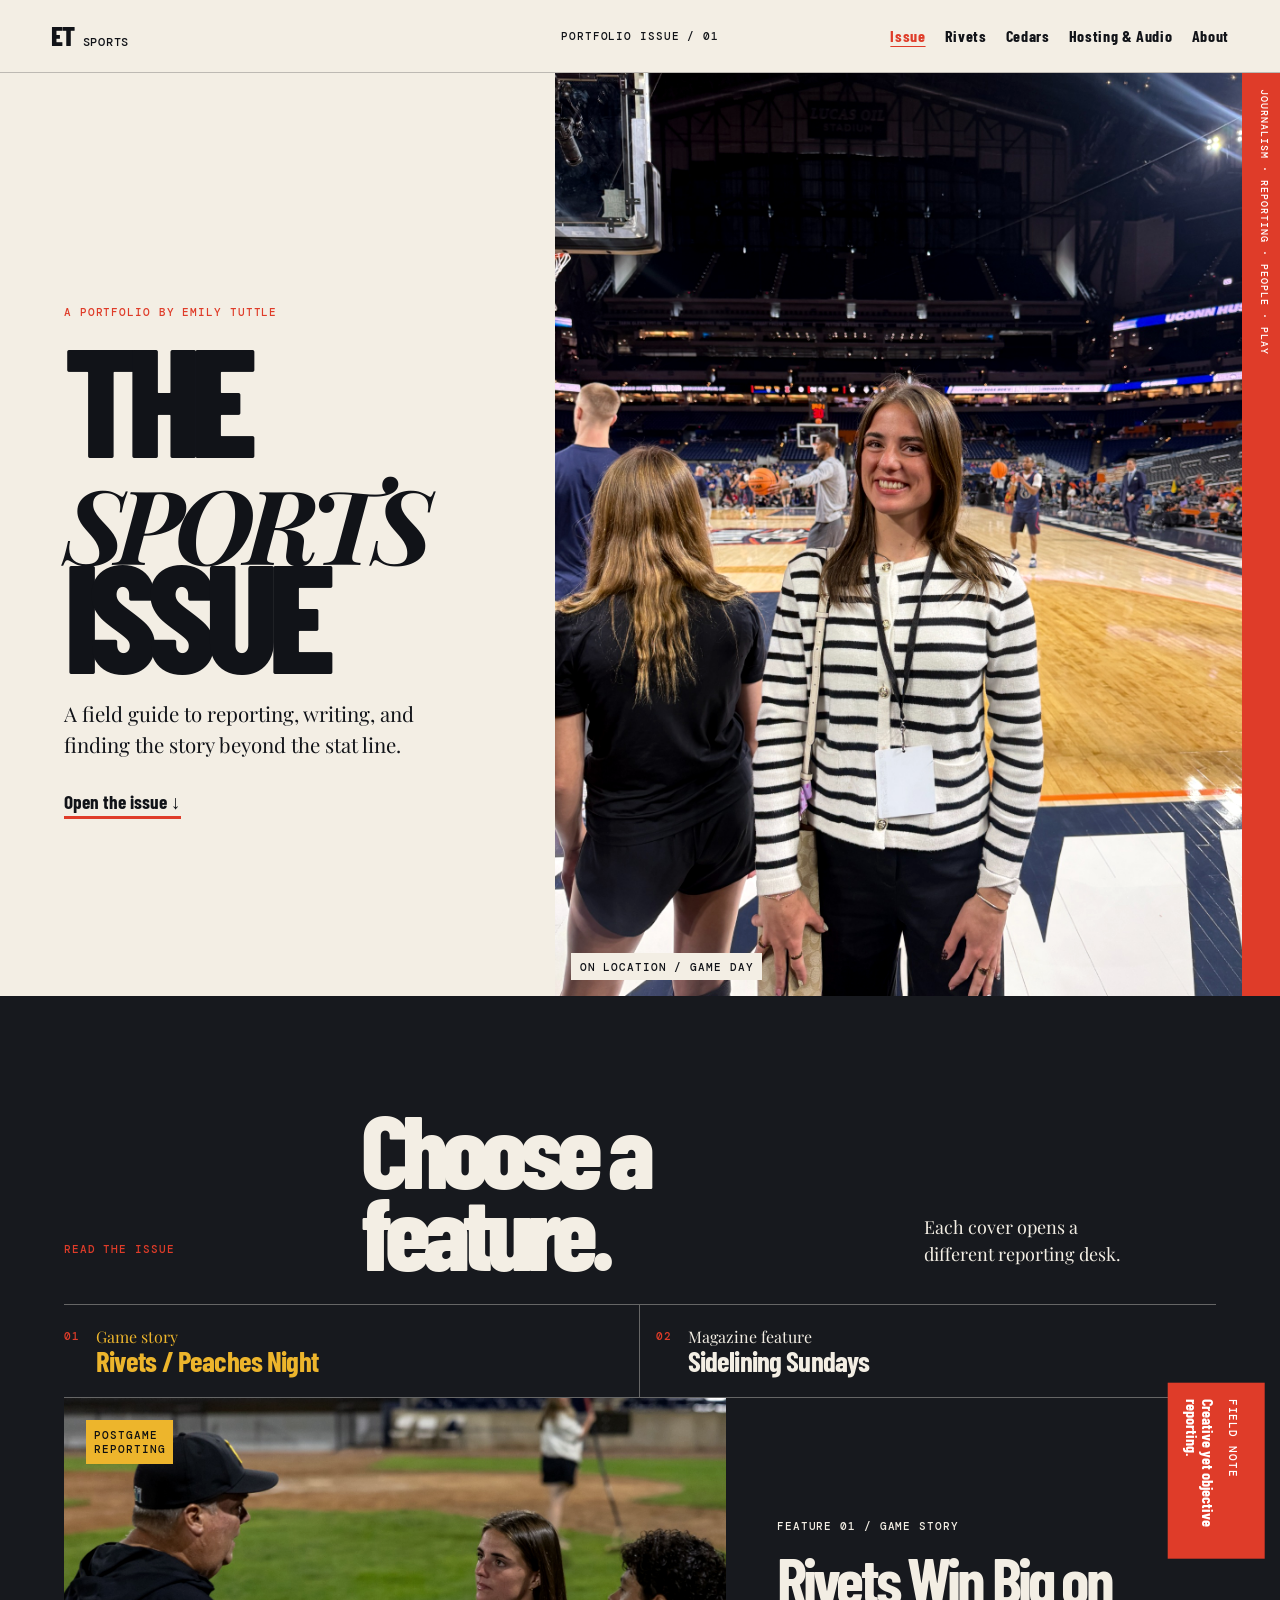
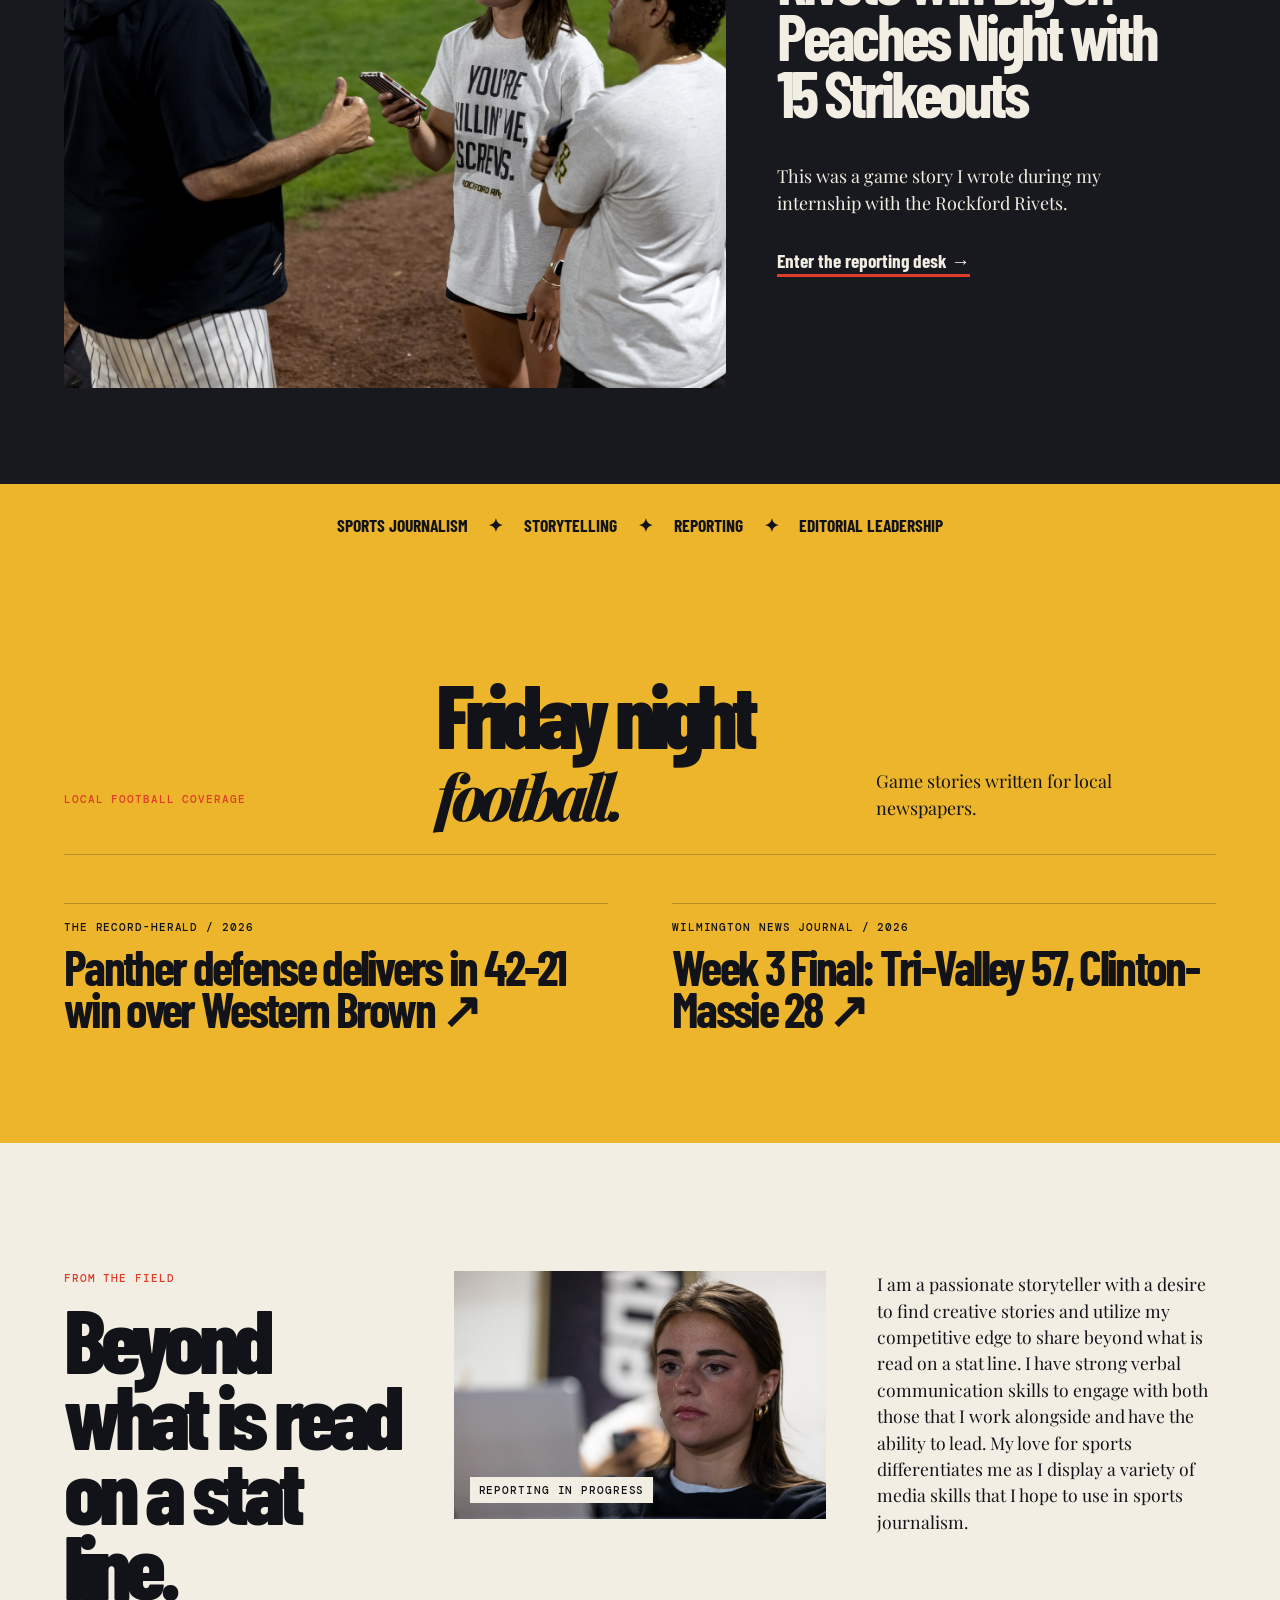
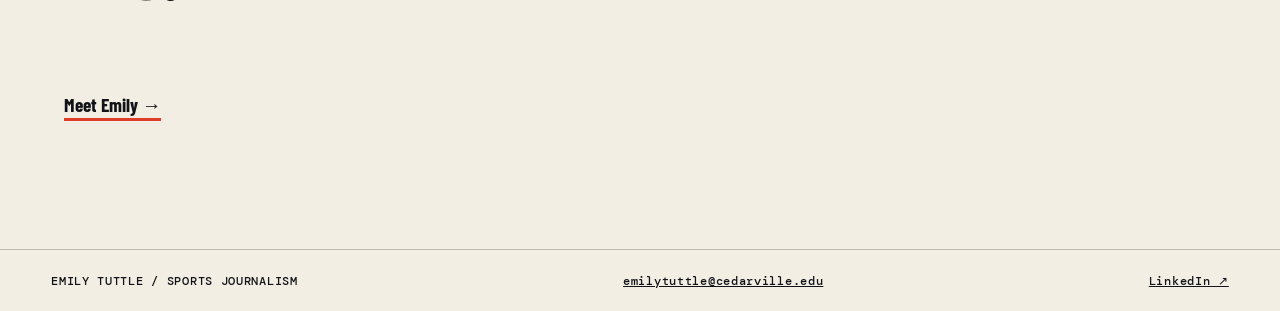
==== index.html @ 574b0544 "Add files via upload" ====
<!doctype html>
<html lang="en">
  <head>
    <meta charset="utf-8">
    <meta name="viewport" content="width=device-width, initial-scale=1">
    <meta name="description" content="Emily Tuttle — sports journalism portfolio.">
    <title>Emily Tuttle — The Sports Issue</title>
    <link rel="preconnect" href="https://fonts.googleapis.com">
    <link rel="preconnect" href="https://fonts.gstatic.com" crossorigin>
    <link href="https://fonts.googleapis.com/css2?family=Barlow+Condensed:ital,wght@0,400;0,500;0,600;0,700;0,800;1,700&family=DM+Mono:wght@400;500&family=Playfair+Display:ital,wght@0,600;0,700;0,800;1,700&display=swap" rel="stylesheet">
  <link rel="stylesheet" href="assets/styles.css">
  <link rel="stylesheet" href="assets/additions.css">
  </head>
  <body>
    <a class="skip-link" href="#main">Skip to stories</a>
    <header class="masthead">
      <a class="wordmark" href="index.html" aria-label="Emily Tuttle home">ET <span>SPORTS</span></a>
      <p class="issue-date">PORTFOLIO ISSUE / 01</p>
      <button class="menu-toggle" type="button" aria-expanded="false" aria-controls="site-nav">Menu</button>
      <nav id="site-nav" aria-label="Primary navigation">
        <a href="index.html" aria-current="page">Issue</a>
        <a href="rivets.html">Rivets</a>
        <a href="sidelining-sundays.html">Cedars</a>
        <a href="hosting-audio.html">Hosting &amp; Audio</a>
        <a href="about.html">About</a>
      </nav>
    </header>

    <main id="main">
      <section class="issue-cover" aria-labelledby="issue-title">
        <div class="cover-deck">
          <p class="kicker">A PORTFOLIO BY EMILY TUTTLE</p>
          <h1 id="issue-title">THE<br><em>SPORTS</em><br>ISSUE</h1>
          <p class="cover-note">A field guide to reporting, writing, and finding the story beyond the stat line.</p>
          <a class="cover-cta" href="#story-desk">Open the issue <span aria-hidden="true">↓</span></a>
        </div>
        <figure class="cover-image">
          <img src="assets/images/IMG_3926.jpeg" alt="Emily Tuttle at a basketball court with a press credential.">
          <figcaption>ON LOCATION / GAME DAY</figcaption>
        </figure>
        <p class="cover-side">JOURNALISM · REPORTING · PEOPLE · PLAY</p>
      </section>

      <section id="story-desk" class="story-desk" aria-labelledby="desk-title">
        <div class="section-heading">
          <p class="kicker">READ THE ISSUE</p>
          <h2 id="desk-title">Choose a feature.</h2>
          <p>Each cover opens a different reporting desk.</p>
        </div>
        <div class="story-picker" role="tablist" aria-label="Featured stories">
          <button class="story-choice is-active" id="rivets-tab" role="tab" aria-selected="true" aria-controls="feature-stage" data-story="rivets">
            <span class="story-number">01</span>
            <span>Game story<br><strong>Rivets / Peaches Night</strong></span>
          </button>
          <button class="story-choice" id="sundays-tab" role="tab" aria-selected="false" aria-controls="feature-stage" data-story="sundays">
            <span class="story-number">02</span>
            <span>Magazine feature<br><strong>Sidelining Sundays</strong></span>
          </button>
        </div>

        <article id="feature-stage" class="feature-stage rivets-stage" role="tabpanel" aria-labelledby="rivets-tab" tabindex="0">
          <div class="feature-visuals" aria-hidden="true">
            <img class="stage-main" src="assets/images/Rivets2609.jpeg" alt="">
            <img class="stage-detail" src="assets/images/Rivets846.jpeg" alt="">
            <p class="visual-label">POSTGAME<br>REPORTING</p>
          </div>
          <div class="feature-copy">
            <p class="feature-type">FEATURE 01 / GAME STORY</p>
            <h3>Rivets Win Big on Peaches Night with 15 Strikeouts</h3>
            <p class="feature-summary">This was a game story I wrote during my internship with the Rockford Rivets.</p>
            <a class="read-link" href="rivets.html">Enter the reporting desk <span aria-hidden="true">→</span></a>
          </div>
          <aside class="stage-note">
            <span>FIELD NOTE</span>
            <p>Creative yet objective reporting.</p>
          </aside>
        </article>
      </section>

      <section class="editorial-strip" aria-label="Portfolio highlights">
        <p>SPORTS JOURNALISM</p><span>✦</span><p>STORYTELLING</p><span>✦</span><p>REPORTING</p><span>✦</span><p>EDITORIAL LEADERSHIP</p>
      </section>

      <section class="local-coverage" aria-labelledby="local-coverage-title">
        <div class="local-coverage-heading">
          <p class="kicker">LOCAL FOOTBALL COVERAGE</p>
          <h2 id="local-coverage-title">Friday night<br><em>football.</em></h2>
          <p>Game stories written for local newspapers.</p>
        </div>
        <div class="local-story-grid">
          <article class="local-story-card">
            <p class="kicker">THE RECORD-HERALD / 2026</p>
            <h3><a href="https://www.recordherald.com/2026/09/18/panther-defense-delivers-in-42-21-win-over-western-brown/" target="_blank" rel="noreferrer">Panther defense delivers in 42-21 win over Western Brown <span aria-hidden="true">↗</span></a></h3>
          </article>
          <article class="local-story-card">
            <p class="kicker">WILMINGTON NEWS JOURNAL / 2026</p>
            <h3><a href="https://www.wnewsj.com/2026/09/05/week-3-final-tri-valley-57-clinton-massie-28/" target="_blank" rel="noreferrer">Week 3 Final: Tri-Valley 57, Clinton-Massie 28 <span aria-hidden="true">↗</span></a></h3>
          </article>
        </div>
      </section>

      <section class="from-the-field" aria-labelledby="field-title">
        <div>
          <p class="kicker">FROM THE FIELD</p>
          <h2 id="field-title">Beyond what is read on a stat line.</h2>
        </div>
        <figure class="field-photo">
          <img src="assets/images/Rivets851.jpeg" alt="Emily Tuttle at work during a reporting assignment.">
          <figcaption>REPORTING IN PROGRESS</figcaption>
        </figure>
        <p class="field-copy">I am a passionate storyteller with a desire to find creative stories and utilize my competitive edge to share beyond what is read on a stat line. I have strong verbal communication skills to engage with both those that I work alongside and have the ability to lead. My love for sports differentiates me as I display a variety of media skills that I hope to use in sports journalism.</p>
        <a class="outline-link" href="about.html">Meet Emily <span aria-hidden="true">→</span></a>
      </section>
    </main>

    <footer>
      <p>EMILY TUTTLE / SPORTS JOURNALISM</p>
      <a href="mailto:emilytuttle@cedarville.edu">emilytuttle@cedarville.edu</a>
      <a href="https://www.linkedin.com/in/emily-tuttle-" target="_blank" rel="noreferrer">LinkedIn ↗</a>
    </footer>
    <script src="assets/site.js"></script>
  </body>
</html>
---- assets/styles.css ----
:root{--ink:#111318;--paper:#f3eee4;--red:#df3c29;--gold:#edb52c;--blue:#143c57;--line:rgba(17,19,24,.24);--sans:'Barlow Condensed',Arial,sans-serif;--serif:'Playfair Display',Georgia,serif;--mono:'DM Mono',monospace}*{box-sizing:border-box}html{scroll-behavior:smooth}body{margin:0;background:var(--paper);color:var(--ink);font-family:var(--serif);font-size:18px;line-height:1.5}.skip-link{position:absolute;top:-4rem;left:1rem;background:var(--red);color:#fff;padding:.6rem 1rem;z-index:100}.skip-link:focus{top:1rem}.masthead{min-height:73px;border-bottom:1px solid var(--line);display:grid;grid-template-columns:1fr auto 1fr;align-items:center;padding:0 4vw;position:relative;z-index:5;background:var(--paper)}.wordmark{font:800 1.7rem/1 var(--sans);letter-spacing:-.06em;color:var(--ink);text-decoration:none}.wordmark span{font:500 .75rem/1 var(--mono);letter-spacing:.06em;margin-left:.4rem}.issue-date,.kicker,.feature-type,.byline,figcaption,.visual-label,.story-number,.stage-note span{font:500 .7rem/1.25 var(--mono);letter-spacing:.08em}.issue-date{text-align:center;margin:0}.masthead nav{justify-self:end;display:flex;gap:1.2rem}.masthead nav a{font:700 1rem/1 var(--sans);letter-spacing:.04em;color:var(--ink);text-decoration:none}.masthead nav a[aria-current=page]{color:var(--red);text-decoration:underline;text-underline-offset:4px}.menu-toggle{display:none;background:none;border:0;font:700 1rem var(--sans)}.issue-cover{min-height:calc(100vh - 73px);display:grid;grid-template-columns:1.05fr 1.3fr 38px;overflow:hidden}.cover-deck{padding:clamp(2.5rem,8vw,9rem) 5vw 3rem;display:flex;flex-direction:column;align-items:flex-start;justify-content:center}.kicker{margin:0 0 1rem;color:var(--red)}.cover-deck h1{font:800 clamp(5rem,12vw,12rem)/.7 var(--sans);letter-spacing:-.075em;margin:.5rem 0 2rem}.cover-deck h1 em{font-family:var(--serif);font-size:.67em;font-weight:700;letter-spacing:-.08em}.cover-note{font-size:clamp(1rem,1.6vw,1.35rem);max-width:22rem;margin:0 0 2rem}.cover-cta,.read-link,.outline-link{font:700 1.2rem/1 var(--sans);color:var(--ink);text-decoration:none;border-bottom:3px solid var(--red);padding-bottom:.25rem}.cover-image{margin:0;position:relative;min-height:30rem;background:#111;overflow:hidden}.cover-image img{width:100%;height:100%;object-fit:cover;object-position:center;filter:saturate(.9) contrast(1.06)}figcaption{position:absolute;bottom:1rem;left:1rem;background:var(--paper);padding:.4rem .55rem}.cover-side{margin:0;background:var(--red);color:#fff;writing-mode:vertical-rl;text-orientation:mixed;padding:1rem .55rem;font:500 .63rem var(--mono);letter-spacing:.1em}.story-desk{padding:7rem 5vw 6rem;background:#17191e;color:var(--paper)}.section-heading{display:grid;grid-template-columns:1fr 2fr 1.1fr;gap:2rem;align-items:end;border-bottom:1px solid #666;padding-bottom:2rem}.section-heading h2{font:800 clamp(3.7rem,8vw,8rem)/.8 var(--sans);letter-spacing:-.07em;margin:0}.section-heading p:last-child{max-width:14rem;margin:0 0 .25rem}.story-picker{display:grid;grid-template-columns:1fr 1fr;border-bottom:1px solid #666}.story-choice{appearance:none;background:none;border:0;border-right:1px solid #666;padding:1.3rem 1rem 1.3rem 0;color:inherit;text-align:left;display:flex;gap:1rem;align-items:flex-start;cursor:pointer;font:400 1rem var(--serif)}.story-choice+ .story-choice{border-right:0;padding-left:1rem}.story-choice strong{font:700 1.8rem/1 var(--sans);letter-spacing:-.03em}.story-choice.is-active{color:var(--gold)}.story-number{color:var(--red);padding-top:.2rem}.feature-stage{display:grid;grid-template-columns:1.35fr 1fr;min-height:590px;position:relative;transition:opacity .18s ease,transform .18s ease}.feature-stage.is-changing{opacity:.2;transform:scale(.985)}.feature-visuals{position:relative;overflow:hidden;background:#333}.stage-main{height:100%;width:100%;position:absolute;inset:0;object-fit:cover;filter:saturate(.85) contrast(1.08)}.stage-detail{position:absolute;width:37%;height:35%;object-fit:cover;right:0;bottom:0;border:10px solid #17191e}.visual-label{position:absolute;left:1.4rem;top:1.4rem;margin:0;background:var(--gold);color:#111;padding:.5rem}.feature-copy{padding:3.5rem clamp(1.5rem,4vw,4rem);display:flex;flex-direction:column;align-items:flex-start;justify-content:center}.feature-copy h3{font:700 clamp(2.9rem,5vw,5.5rem)/.88 var(--sans);letter-spacing:-.06em;margin:.5rem 0 1.5rem}.feature-summary{max-width:27rem}.read-link{color:var(--paper);margin-top:1rem}.stage-note{position:absolute;right:-5.5rem;top:1.5rem;width:11rem;padding:1rem;background:var(--red);color:white;transform:rotate(90deg)}.stage-note p{font:700 1rem/1 var(--sans);margin:.4rem 0 0}.sundays-stage{grid-template-columns:1fr 1.35fr}.sundays-stage .feature-visuals{order:2}.sundays-stage .stage-detail{left:0;right:auto;border-color:#17191e}.sundays-stage .stage-note{right:auto;left:-5.5rem;background:var(--gold);color:var(--ink);transform:rotate(-90deg)}.editorial-strip{overflow:hidden;display:flex;gap:1.3rem;justify-content:center;align-items:center;background:var(--gold);padding:.8rem;font:700 1.1rem var(--sans);white-space:nowrap}.from-the-field{padding:8rem 5vw;display:grid;grid-template-columns:1fr 1.1fr 1fr;gap:4vw;align-items:start}.from-the-field h2{font:800 clamp(3.7rem,7vw,7rem)/.84 var(--sans);letter-spacing:-.07em;margin:.6rem 0}.field-photo{margin:0;position:relative;background:#1b1d22}.field-photo img{width:100%;height:auto;display:block;aspect-ratio:auto;object-fit:contain}.field-copy{margin:0;font-size:1.1rem}.outline-link{justify-self:start;margin-top:2rem}footer{border-top:1px solid var(--line);padding:1.4rem 4vw;display:flex;gap:2rem;justify-content:space-between;align-items:center;font:500 .73rem var(--mono);letter-spacing:.06em}footer p{margin:0}footer a{color:var(--ink)}.project-opening{min-height:630px;display:grid;grid-template-columns:1.1fr 1fr}.project-title{padding:7vw 5vw;display:flex;flex-direction:column;justify-content:center}.project-title h1{font:800 clamp(4rem,7vw,8rem)/.84 var(--sans);letter-spacing:-.065em;margin:.7rem 0 2rem}.project-opening figure{margin:0;position:relative;overflow:hidden}.project-opening figure img{width:100%;height:100%;object-fit:cover}.project-route{background:var(--red);display:flex;justify-content:space-around;padding:1.25rem 4vw;color:#fff}.project-route div{display:flex;gap:.75rem;align-items:center;font:700 1.2rem var(--sans)}.project-route span{font:500 .72rem var(--mono);border:1px solid rgba(255,255,255,.6);padding:.25rem .4rem}.case-spread{padding:8rem 5vw;display:grid;grid-template-columns:1fr .9fr 1fr;gap:4vw;align-items:center}.case-intro>p:last-child{font-size:1.2rem}.writing-photo{margin:0;position:relative;background:#1b1d22}.writing-photo img{width:100%;height:auto;display:block;aspect-ratio:auto;object-fit:contain}.case-pull{font:700 clamp(2.3rem,4.3vw,4.8rem)/.95 var(--sans);letter-spacing:-.05em;color:var(--red)}.case-pull p{margin:0}.story-link{background:var(--blue);color:#fff;padding:6rem 5vw;text-align:center}.story-link a{font:700 clamp(2.5rem,6vw,7rem)/.9 var(--sans);letter-spacing:-.05em;color:#fff;text-decoration:none;display:block;margin-top:1rem}.sunday-opening{background:#183e56;color:#fff;grid-template-columns:1fr}.sunday-opening .project-title{max-width:1050px}.sunday-spread{background:#e0d7c5}.reflection-band{padding:5rem max(5vw,calc((100vw - 720px)/2));background:var(--gold);text-align:center}.reflection-band p:last-child{font-size:clamp(1.4rem,3vw,2.4rem);line-height:1.25;margin:0}.about-hero{padding:6vw 5vw;display:grid;grid-template-columns:.85fr 1.15fr;gap:7vw;align-items:center}.about-hero figure{margin:0;position:relative}.about-hero figure img{width:100%;display:block;max-height:720px;object-fit:cover}.about-hero h1{font:800 clamp(4.4rem,9vw,10rem)/.75 var(--sans);letter-spacing:-.07em;margin:1rem 0 2rem}.about-hero p:last-child{font-size:1.15rem}.about-columns{display:grid;grid-template-columns:1fr 1fr;background:#17191e;color:var(--paper);padding:6rem 5vw;gap:8vw}.about-columns p:last-child{font-size:1.2rem}.contact-panel{padding:6rem 5vw;background:var(--red);color:white}.contact-panel a{display:block;width:max-content;max-width:100%;font:700 clamp(2rem,5vw,6rem)/1 var(--sans);letter-spacing:-.05em;color:#fff;text-decoration:none;margin:1.2rem 0}.contact-panel .kicker{color:inherit}@media(max-width:760px){body{font-size:16px}.masthead{grid-template-columns:1fr auto;padding:0 1.25rem}.issue-date{display:none}.menu-toggle{display:block}.masthead nav{display:none;position:absolute;top:72px;left:0;right:0;background:var(--paper);padding:1.5rem;gap:1rem;border-bottom:1px solid var(--line)}.masthead nav.is-open{display:flex;flex-direction:column}.issue-cover{grid-template-columns:1fr;min-height:auto}.cover-deck{padding:5rem 1.5rem 3rem}.cover-deck h1{font-size:clamp(5.2rem,25vw,8rem)}.cover-image{min-height:460px}.cover-side{display:none}.story-desk{padding:4rem 1.25rem}.section-heading{display:block}.section-heading h2{margin:1rem 0 1.5rem}.story-picker{grid-template-columns:1fr}.story-choice,.story-choice+.story-choice{border-right:0;border-bottom:1px solid #666;padding:1rem 0}.feature-stage,.sundays-stage{grid-template-columns:1fr;min-height:unset}.feature-visuals{height:390px}.sundays-stage .feature-visuals{order:0}.stage-detail{border-width:6px}.feature-copy{padding:2.5rem 0}.stage-note,.sundays-stage .stage-note{display:none}.editorial-strip{justify-content:flex-start;font-size:.85rem}.from-the-field{padding:4rem 1.25rem;grid-template-columns:1fr;gap:2rem}.field-photo{max-width:620px}.field-copy{font-size:1rem}footer{padding:1.5rem 1.25rem;display:grid;grid-template-columns:1fr;gap:.6rem}.project-opening{grid-template-columns:1fr;min-height:0}.project-title{padding:5rem 1.25rem}.project-opening figure{height:auto}.project-route{display:grid;gap:.8rem}.case-spread{padding:4rem 1.25rem;grid-template-columns:1fr;gap:2.5rem}.sunday-spread .writing-photo{order:1}.case-pull{font-size:2.4rem}.about-hero{padding:4rem 1.25rem;grid-template-columns:1fr;gap:2rem}.about-columns{grid-template-columns:1fr;padding:4rem 1.25rem;gap:2rem}.contact-panel{padding:4rem 1.25rem}}
---- assets/additions.css ----
.byline-desk {
  padding: 7rem 5vw;
  background: #e0d7c5;
}

.byline-heading {
  display: grid;
  grid-template-columns: 1fr 1.4fr 1fr;
  gap: 2rem;
  align-items: end;
  padding-bottom: 2rem;
  border-bottom: 1px solid var(--line);
}

.byline-heading h2 {
  margin: 0;
  font: 800 clamp(3.7rem, 7vw, 7rem)/.8 var(--sans);
  letter-spacing: -.07em;
}

.byline-heading h2 em { font-family: var(--serif); font-size: .72em; }
.byline-heading p:last-child { max-width: 17rem; margin: 0; }

.byline-columns {
  display: grid;
  grid-template-columns: 1fr 1fr;
  gap: 5vw;
  margin-top: 3rem;
}

.byline-list { list-style: none; padding: 0; margin: 0; }
.byline-list li { border-top: 1px solid var(--line); }
.byline-list li:last-child { border-bottom: 1px solid var(--line); }
.byline-list a {
  display: grid;
  grid-template-columns: minmax(6rem, 10rem) 2rem 1fr auto;
  gap: .75rem;
  align-items: start;
  padding: 1.2rem 0;
  color: var(--ink);
  text-decoration: none;
}
.byline-list a::before {
  content: "";
  grid-row: 1;
  width: 100%;
  aspect-ratio: 16 / 9;
  background-color: #faf8f2;
  background-position: center;
  background-repeat: no-repeat;
  background-size: contain;
}
.byline-columns > section:first-child .byline-list li:nth-child(1) a::before { background-image: url("images/cedars-sellars.png"); }
.byline-columns > section:first-child .byline-list li:nth-child(2) a::before { background-image: url("images/cedars-minor-leagues.png"); }
.byline-columns > section:first-child .byline-list li:nth-child(3) a::before { background-image: url("images/cedars-malone.png"); }
.byline-columns > section:last-child .byline-list li:nth-child(1) a::before { background-image: url("images/rivets-18-2.png"); }
.byline-columns > section:last-child .byline-list li:nth-child(2) a::before { background-image: url("images/rivets-walkoff.png"); }
.byline-columns > section:last-child .byline-list li:nth-child(3) a::before { background-image: url("images/rivets-eusebio.png"); }
.byline-list a:hover strong { color: var(--red); }
.byline-list span { font: 500 .7rem/1.3 var(--mono); color: var(--red); padding-top: .3rem; }
.byline-list strong { font: 700 clamp(1.35rem, 2vw, 2rem)/.95 var(--sans); letter-spacing: -.03em; }
.byline-list b { font: 500 1.3rem/1 var(--sans); }

.story-collection { padding: 7rem 5vw; }
.rivets-collection { background: #e0d7c5; }
.cedars-collection { background: #17191e; color: var(--paper); }
.collection-heading { max-width: 62rem; margin-bottom: 3rem; }
.collection-heading h2 { margin: 0; font: 800 clamp(3.5rem, 7vw, 7rem)/.82 var(--sans); letter-spacing: -.07em; }
.collection-heading h2 em { font-family: var(--serif); font-size: .68em; }
.cedars-collection .kicker { color: var(--gold); }
.story-grid { display: grid; grid-template-columns: repeat(3, 1fr); gap: 2rem; }
.story-card { border-top: 1px solid var(--line); padding-top: 1rem; }
.cedars-collection .story-card { border-color: rgba(243, 238, 228, .45); }
.story-card a { color: inherit; text-decoration: none; }
.story-card img { display: block; width: 100%; aspect-ratio: 16 / 9; object-fit: contain; background: #f7f4ec; }
.story-card .kicker { margin: 1.2rem 0 .55rem; }
.story-card h3 { margin: 0; font: 700 clamp(1.7rem, 2.6vw, 2.7rem)/.93 var(--sans); letter-spacing: -.04em; }
.story-card a:hover h3 { color: var(--red); }

.award-feature { display: grid; grid-template-columns: 1.1fr .9fr; gap: 5vw; align-items: center; padding: 7rem 5vw; background: #f3eee4; }
.award-feature figure { margin: 0; position: relative; background: #1b1d22; }
.award-feature img { display: block; width: 100%; height: auto; object-fit: contain; }
.award-feature h2 { margin: .5rem 0 1.2rem; font: 800 clamp(3rem, 5vw, 5.5rem)/.85 var(--sans); letter-spacing: -.06em; }
.award-feature p:last-child { font-size: 1.15rem; }

/* Cedars feature: one opening spread and one story/award spread. */
.sidelining-hero {
  min-height: 630px;
  display: grid;
  grid-template-columns: 1.1fr 1fr;
  background: #183e56;
  color: var(--paper);
}
.sidelining-hero .project-title { padding: 7vw 5vw; }
.sidelining-hero figure,
.sidelining-story figure,
.hosting-stage-photo,
.interview-note figure { margin: 0; position: relative; background: #17191e; }
.sidelining-hero figure img,
.sidelining-story figure img,
.hosting-stage-photo img,
.interview-note figure img { display: block; width: 100%; height: 100%; object-fit: contain; }
.sidelining-story {
  display: grid;
  grid-template-columns: 1fr 1fr;
  gap: 5vw;
  align-items: center;
  padding: 6rem 5vw;
  background: #e0d7c5;
}
.sidelining-story figure img { height: auto; }
.sidelining-copy > p:not(.kicker) { font-size: 1.1rem; }
.award-note { margin: 2.5rem 0; padding-top: 1.5rem; border-top: 1px solid var(--line); }
.award-note h2 { margin: .45rem 0 .8rem; font: 800 clamp(2.2rem, 4vw, 4.2rem)/.88 var(--sans); letter-spacing: -.06em; }
.award-note p:last-child { margin-bottom: 0; }
.inline-story-link { color: var(--ink); font: 700 1.25rem/1 var(--sans); text-decoration: none; border-bottom: 3px solid var(--red); padding-bottom: .25rem; }

/* A clean stage photo supports the listening room without cropping it. */
.hosting-stage-photo { grid-column: 1 / -1; margin-top: 3rem; max-height: 42rem; }
.hosting-stage-photo img { height: auto; max-height: 42rem; }
.interview-note { display: grid; grid-template-columns: 1fr 1fr; gap: 5vw; align-items: center; padding: 6rem 5vw; background: #e0d7c5; }
.interview-note figure { max-height: 42rem; }
.interview-note figure img { height: auto; max-height: 42rem; }
.interview-note h2 { margin: .5rem 0 1rem; font: 800 clamp(3rem, 5vw, 5.5rem)/.84 var(--sans); letter-spacing: -.06em; }
.interview-note p:last-child { margin-bottom: 0; font-size: 1.12rem; }

/* The home-page inset image was creating the picture-in-picture effect. */
.stage-detail { display: none; }

/* Two local stories are given a dedicated, compact football spread. */
.local-coverage { padding: 7rem 5vw; background: var(--gold); }
.local-coverage-heading { display: grid; grid-template-columns: 1fr 1.2fr 1fr; gap: 2rem; align-items: end; padding-bottom: 2rem; border-bottom: 1px solid var(--line); }
.local-coverage-heading h2 { margin: 0; font: 800 clamp(3.7rem, 7vw, 7rem)/.8 var(--sans); letter-spacing: -.07em; }
.local-coverage-heading h2 em { font-family: var(--serif); font-size: .7em; }
.local-coverage-heading p:last-child { max-width: 15rem; margin: 0; }
.local-story-grid { display: grid; grid-template-columns: 1fr 1fr; gap: 5vw; margin-top: 3rem; }
.local-story-card { border-top: 1px solid var(--line); padding-top: 1rem; }
.local-story-card .kicker { color: var(--ink); margin-bottom: .75rem; }
.local-story-card h3 { margin: 0; font: 700 clamp(2rem, 3.8vw, 4rem)/.88 var(--sans); letter-spacing: -.055em; }
.local-story-card a { color: var(--ink); text-decoration: none; }
.local-story-card a:hover { color: var(--red); }

@media (max-width: 760px) {
  .byline-desk { padding: 4rem 1.25rem; }
  .byline-heading { display: block; }
  .byline-heading h2 { margin: 1rem 0 1.5rem; }
  .byline-columns { grid-template-columns: 1fr; gap: 3rem; margin-top: 2.5rem; }
  .byline-list a { grid-template-columns: 7rem 1.6rem 1fr auto; }
  .story-collection { padding: 4rem 1.25rem; }
  .story-grid { grid-template-columns: 1fr; gap: 2rem; }
  .award-feature { grid-template-columns: 1fr; gap: 2rem; padding: 4rem 1.25rem; }
  .sidelining-hero { grid-template-columns: 1fr; min-height: 0; }
  .sidelining-hero .project-title { padding: 5rem 1.25rem; }
  .sidelining-hero figure { max-height: none; }
  .sidelining-story { grid-template-columns: 1fr; gap: 2rem; padding: 4rem 1.25rem; }
  .interview-note { grid-template-columns: 1fr; gap: 2rem; padding: 4rem 1.25rem; }
  .local-coverage { padding: 4rem 1.25rem; }
  .local-coverage-heading { display: block; }
  .local-coverage-heading h2 { margin: 1rem 0 1.5rem; }
  .local-story-grid { grid-template-columns: 1fr; gap: 2rem; margin-top: 2.5rem; }
}

.audio-desk {
  padding: 7rem 5vw;
  background: var(--blue);
  color: var(--paper);
}
.audio-heading {
  display: grid;
  grid-template-columns: 1fr 1.35fr 1fr;
  gap: 2rem;
  align-items: end;
  padding-bottom: 2rem;
  border-bottom: 1px solid rgba(243, 238, 228, .45);
}
.audio-heading .kicker { color: var(--gold); }
.audio-heading h1, .audio-heading h2 { margin: 0; font: 800 clamp(3.7rem, 7vw, 7rem)/.8 var(--sans); letter-spacing: -.07em; }
.audio-heading h1 em, .audio-heading h2 em { font-family: var(--serif); font-size: .72em; }
.audio-heading p:last-child { margin: 0; max-width: 20rem; }
.audio-list { display: grid; grid-template-columns: 1fr 1fr; gap: 0 4vw; margin-top: 3rem; }
.audio-clip { display: grid; grid-template-columns: 2rem 1fr; gap: .75rem; padding: 1.25rem 0 1.5rem; border-top: 1px solid rgba(243, 238, 228, .45); }
.audio-clip:nth-child(1), .audio-clip:nth-child(2) { border-top: 0; }
.audio-number, .audio-date { margin: 0; font: 500 .7rem/1.3 var(--mono); letter-spacing: .08em; }
.audio-number { color: var(--gold); padding-top: .25rem; }
.audio-date { color: #b7cfde; }
.audio-clip h2, .audio-clip h3 { margin: .25rem 0 1rem; font: 700 2rem/.95 var(--sans); letter-spacing: -.03em; }
.audio-clip audio { grid-column: 2; width: 100%; height: 2.4rem; }

@media (max-width: 760px) {
  .audio-desk { padding: 4rem 1.25rem; }
  .audio-heading { display: block; }
  .audio-heading h1, .audio-heading h2 { margin: 1rem 0 1.5rem; }
  .audio-list { grid-template-columns: 1fr; margin-top: 2.5rem; }
  .audio-clip:nth-child(2) { border-top: 1px solid rgba(243, 238, 228, .45); }
}
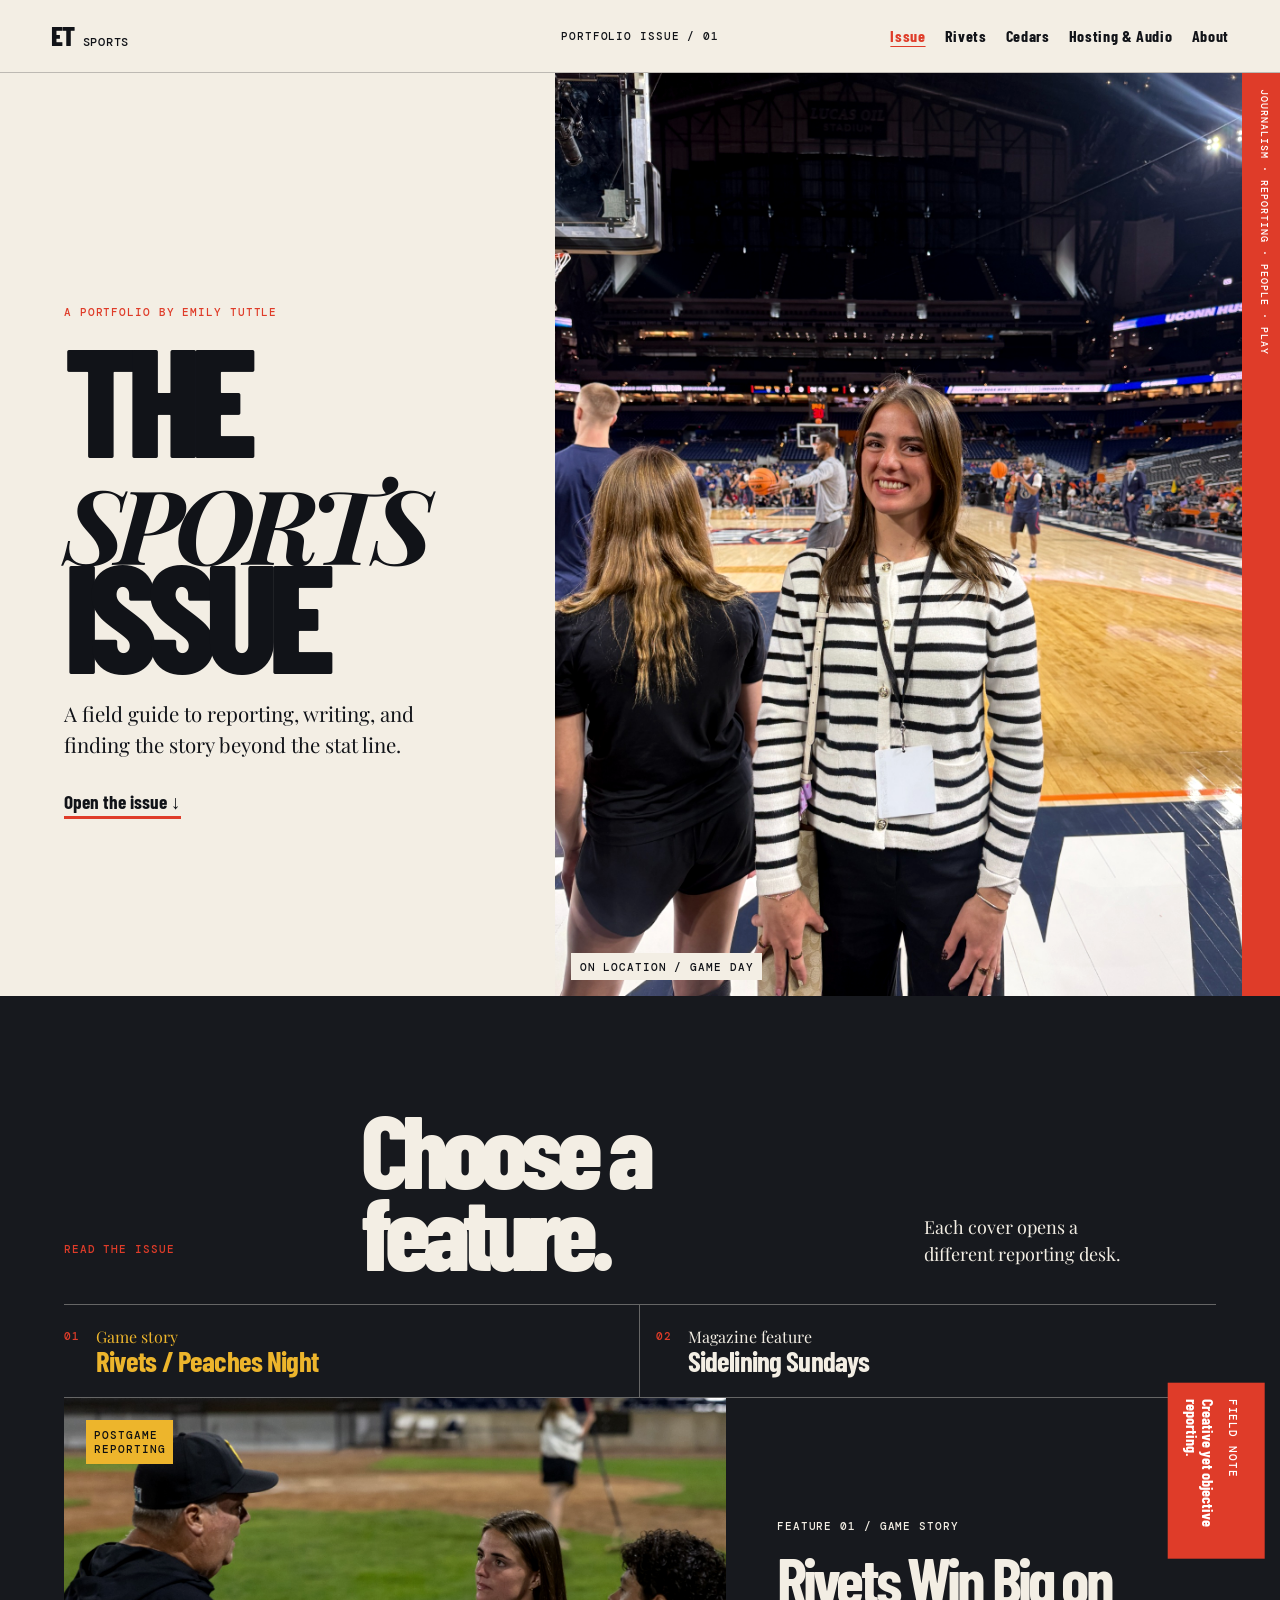
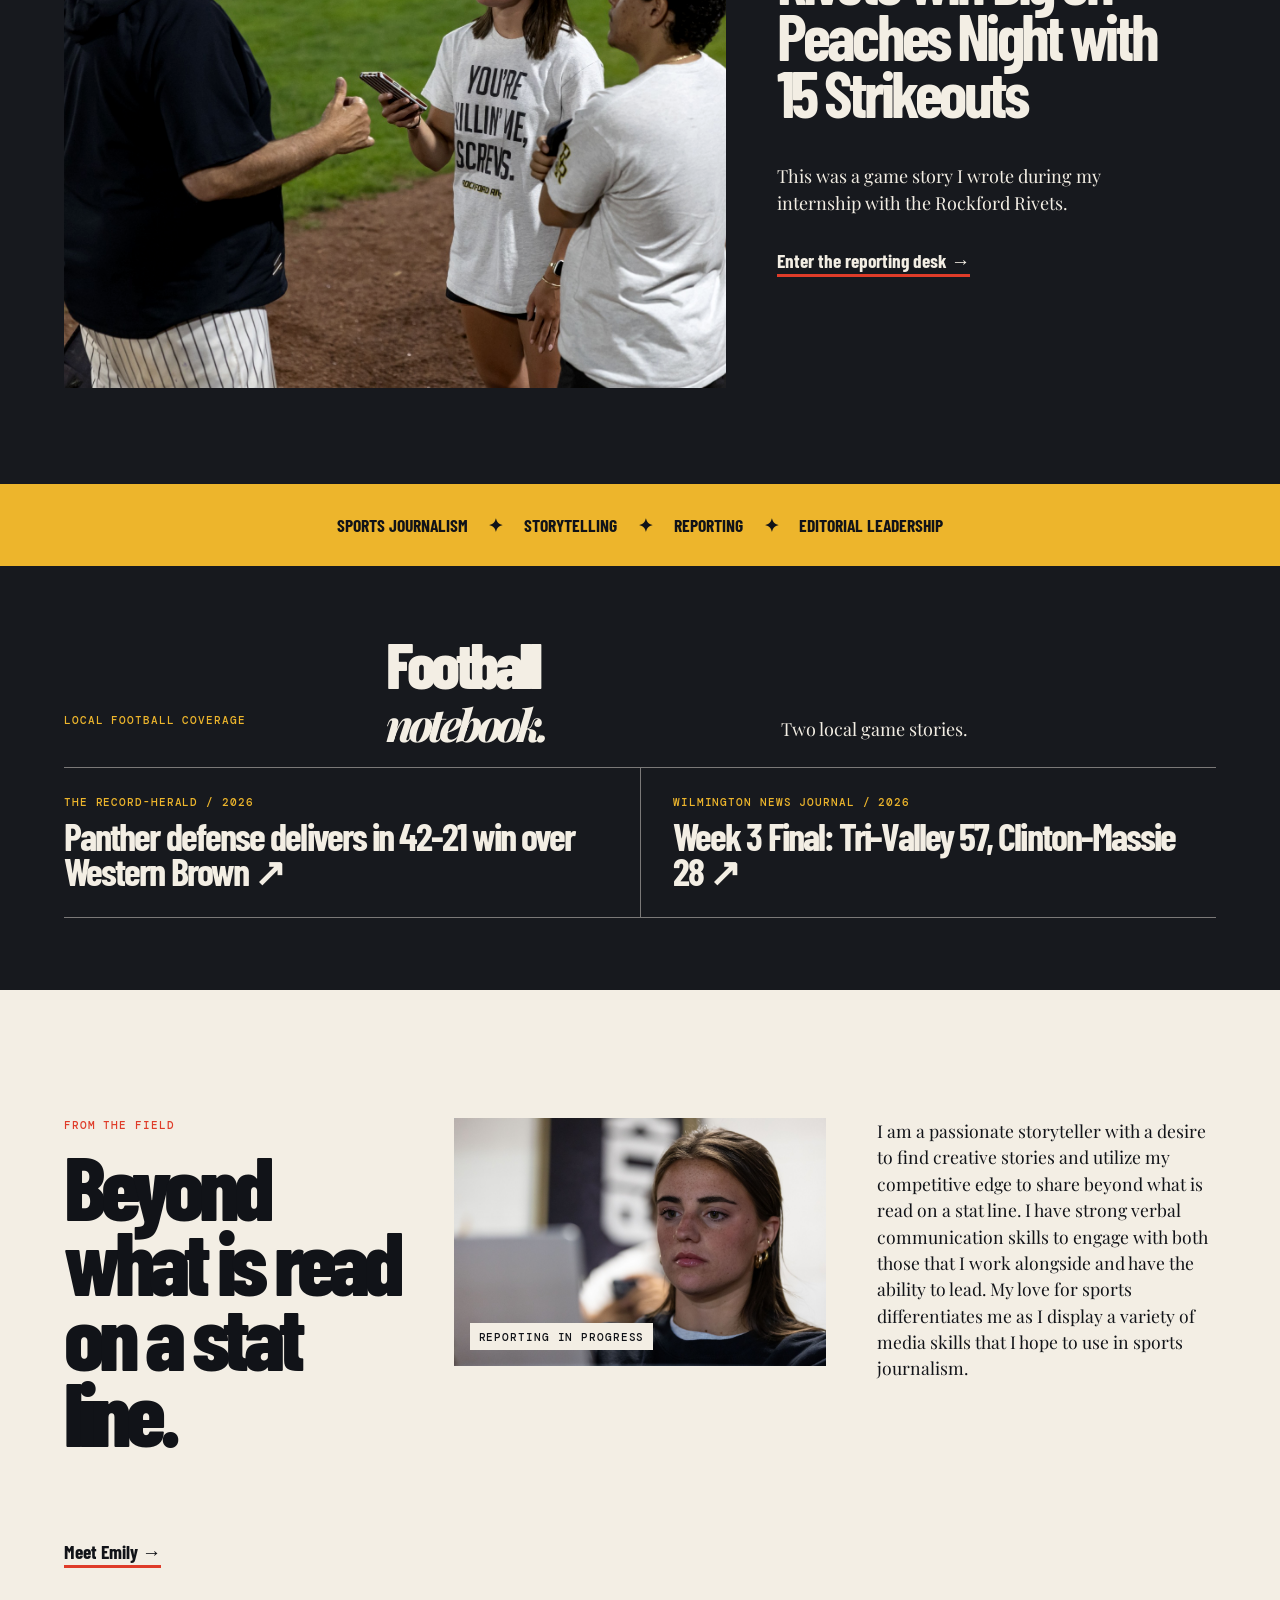
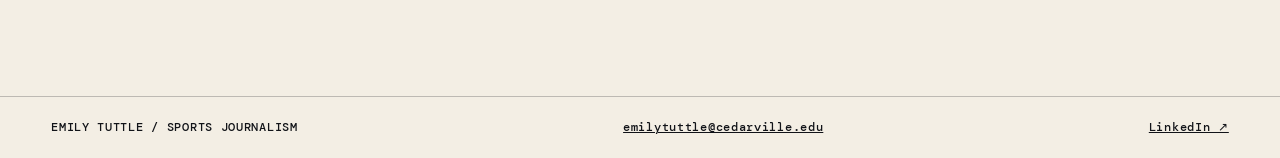
==== commit 24df0330: "Add files via upload" ====
--- a/index.html
+++ b/index.html
@@ -84,8 +84,8 @@
       <section class="local-coverage" aria-labelledby="local-coverage-title">
         <div class="local-coverage-heading">
           <p class="kicker">LOCAL FOOTBALL COVERAGE</p>
-          <h2 id="local-coverage-title">Friday night<br><em>football.</em></h2>
-          <p>Game stories written for local newspapers.</p>
+          <h2 id="local-coverage-title">Football<br><em>notebook.</em></h2>
+          <p>Two local game stories.</p>
         </div>
         <div class="local-story-grid">
           <article class="local-story-card">
--- a/assets/additions.css
+++ b/assets/additions.css
@@ -123,22 +123,28 @@
 .interview-note figure img { height: auto; max-height: 42rem; }
 .interview-note h2 { margin: .5rem 0 1rem; font: 800 clamp(3rem, 5vw, 5.5rem)/.84 var(--sans); letter-spacing: -.06em; }
 .interview-note p:last-child { margin-bottom: 0; font-size: 1.12rem; }
+.final-four-note { background: #f3eee4; }
+.final-four-video { position: relative; background: #17191e; }
+.final-four-video video { display: block; width: 100%; max-height: 42rem; background: #17191e; }
+.video-label { margin: 0; padding: .6rem .7rem; background: var(--gold); color: var(--ink); font: 500 .7rem/1.25 var(--mono); letter-spacing: .08em; }
 
 /* The home-page inset image was creating the picture-in-picture effect. */
 .stage-detail { display: none; }
 
-/* Two local stories are given a dedicated, compact football spread. */
-.local-coverage { padding: 7rem 5vw; background: var(--gold); }
-.local-coverage-heading { display: grid; grid-template-columns: 1fr 1.2fr 1fr; gap: 2rem; align-items: end; padding-bottom: 2rem; border-bottom: 1px solid var(--line); }
-.local-coverage-heading h2 { margin: 0; font: 800 clamp(3.7rem, 7vw, 7rem)/.8 var(--sans); letter-spacing: -.07em; }
+/* Two local stories are collected like a short newspaper notebook, not a new feature. */
+.local-coverage { padding: 4.5rem 5vw; background: #17191e; color: var(--paper); }
+.local-coverage-heading { display: grid; grid-template-columns: .8fr 1fr 1.2fr; gap: 2rem; align-items: end; padding-bottom: 1.5rem; border-bottom: 1px solid rgba(243, 238, 228, .45); }
+.local-coverage-heading .kicker { color: var(--gold); }
+.local-coverage-heading h2 { margin: 0; font: 800 clamp(2.8rem, 5vw, 5rem)/.82 var(--sans); letter-spacing: -.07em; }
 .local-coverage-heading h2 em { font-family: var(--serif); font-size: .7em; }
-.local-coverage-heading p:last-child { max-width: 15rem; margin: 0; }
-.local-story-grid { display: grid; grid-template-columns: 1fr 1fr; gap: 5vw; margin-top: 3rem; }
-.local-story-card { border-top: 1px solid var(--line); padding-top: 1rem; }
-.local-story-card .kicker { color: var(--ink); margin-bottom: .75rem; }
-.local-story-card h3 { margin: 0; font: 700 clamp(2rem, 3.8vw, 4rem)/.88 var(--sans); letter-spacing: -.055em; }
-.local-story-card a { color: var(--ink); text-decoration: none; }
-.local-story-card a:hover { color: var(--red); }
+.local-coverage-heading p:last-child { max-width: 13rem; margin: 0; }
+.local-story-grid { display: grid; grid-template-columns: 1fr 1fr; gap: 0; margin-top: 0; }
+.local-story-card { padding: 1.65rem 2rem 1.8rem 0; border-bottom: 1px solid rgba(243, 238, 228, .45); }
+.local-story-card + .local-story-card { padding-left: 2rem; border-left: 1px solid rgba(243, 238, 228, .45); }
+.local-story-card .kicker { color: var(--gold); margin-bottom: .65rem; }
+.local-story-card h3 { margin: 0; font: 700 clamp(1.8rem, 3vw, 3.2rem)/.9 var(--sans); letter-spacing: -.05em; }
+.local-story-card a { color: var(--paper); text-decoration: none; }
+.local-story-card a:hover { color: var(--gold); }
 
 @media (max-width: 760px) {
   .byline-desk { padding: 4rem 1.25rem; }
@@ -157,7 +163,8 @@
   .local-coverage { padding: 4rem 1.25rem; }
   .local-coverage-heading { display: block; }
   .local-coverage-heading h2 { margin: 1rem 0 1.5rem; }
-  .local-story-grid { grid-template-columns: 1fr; gap: 2rem; margin-top: 2.5rem; }
+  .local-story-grid { grid-template-columns: 1fr; margin-top: 1rem; }
+  .local-story-card, .local-story-card + .local-story-card { padding: 1.35rem 0; border-left: 0; }
 }
 
 .audio-desk {
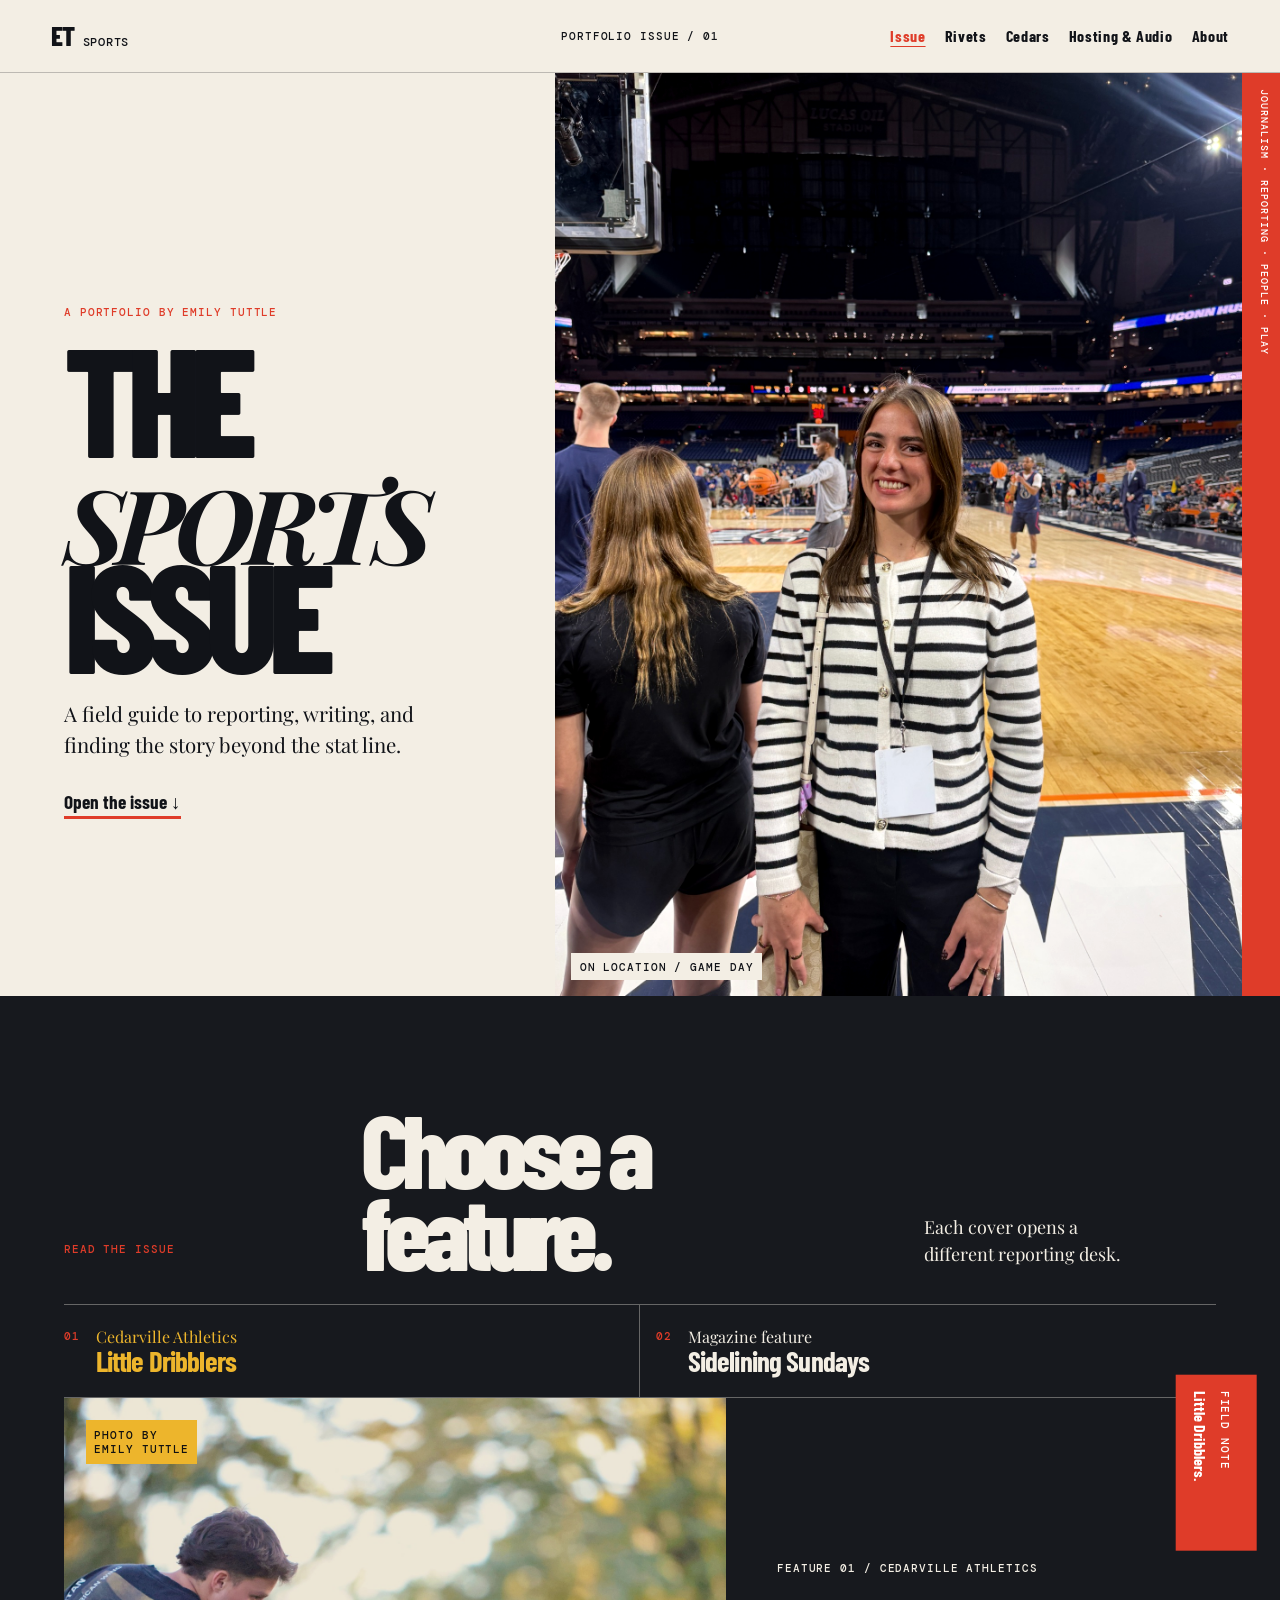
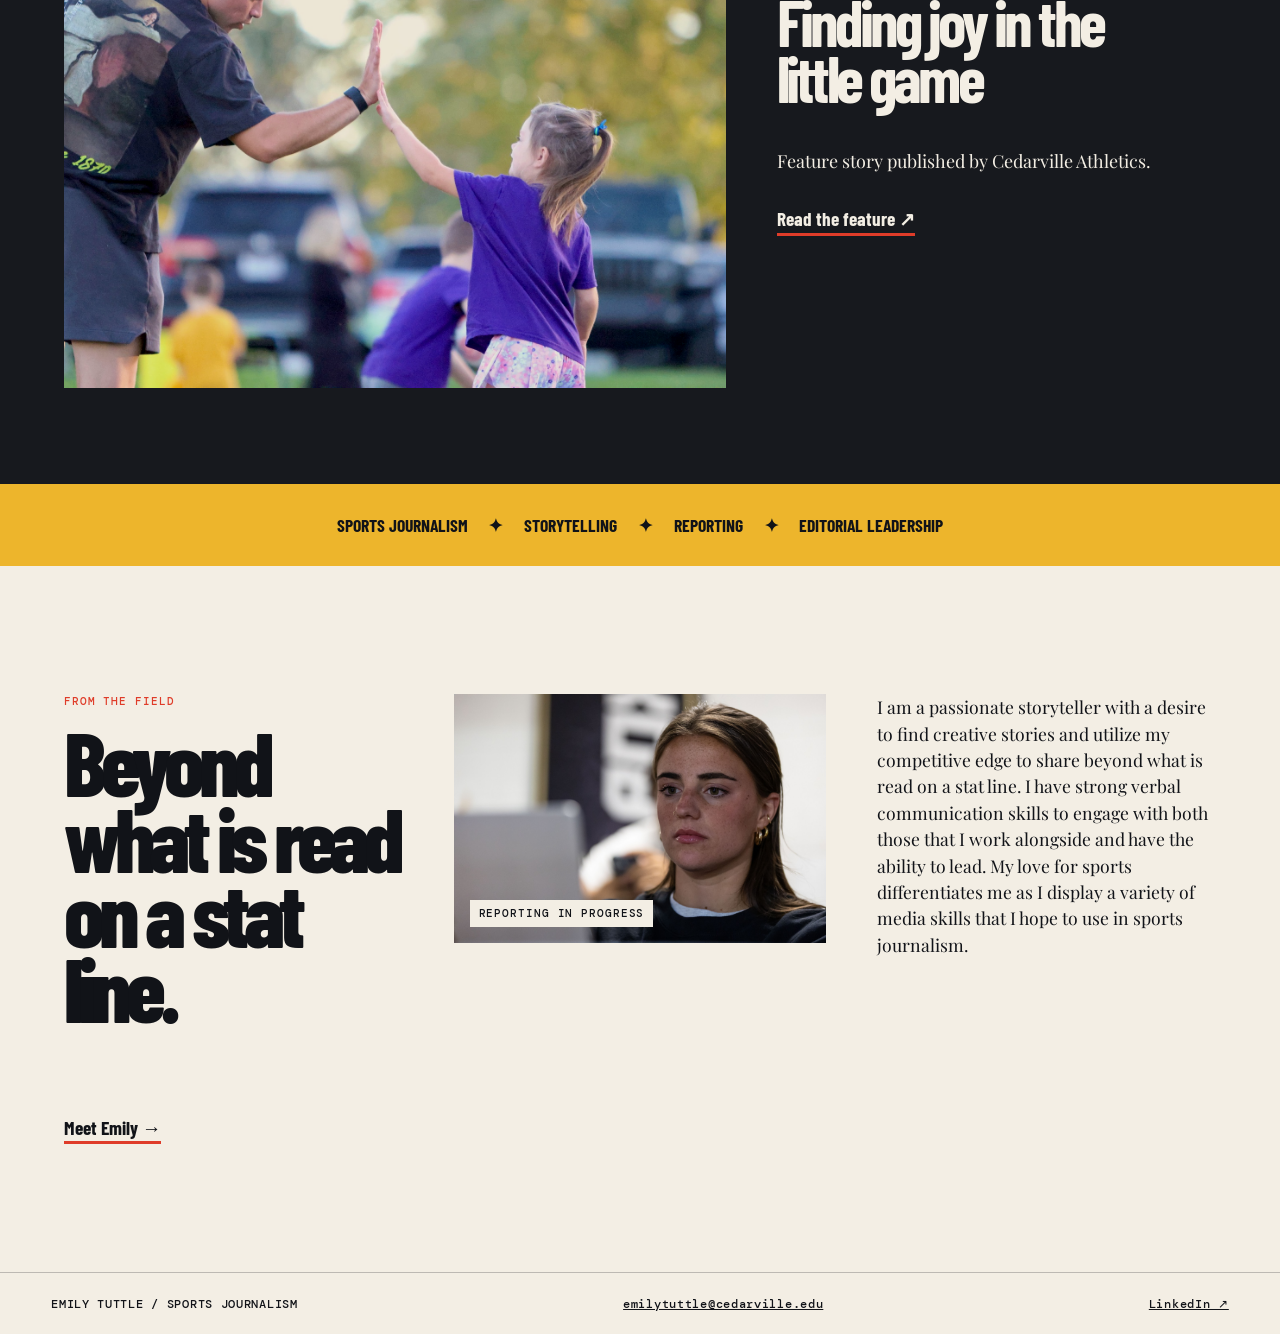
==== commit 34328eb7: "Add files via upload" ====
--- a/index.html
+++ b/index.html
@@ -48,9 +48,9 @@
           <p>Each cover opens a different reporting desk.</p>
         </div>
         <div class="story-picker" role="tablist" aria-label="Featured stories">
-          <button class="story-choice is-active" id="rivets-tab" role="tab" aria-selected="true" aria-controls="feature-stage" data-story="rivets">
+          <button class="story-choice is-active" id="little-game-tab" role="tab" aria-selected="true" aria-controls="feature-stage" data-story="little-game">
             <span class="story-number">01</span>
-            <span>Game story<br><strong>Rivets / Peaches Night</strong></span>
+            <span>Cedarville Athletics<br><strong>Little Dribblers</strong></span>
           </button>
           <button class="story-choice" id="sundays-tab" role="tab" aria-selected="false" aria-controls="feature-stage" data-story="sundays">
             <span class="story-number">02</span>
@@ -58,45 +58,27 @@
           </button>
         </div>
 
-        <article id="feature-stage" class="feature-stage rivets-stage" role="tabpanel" aria-labelledby="rivets-tab" tabindex="0">
+        <article id="feature-stage" class="feature-stage little-game-stage" role="tabpanel" aria-labelledby="little-game-tab" tabindex="0">
           <div class="feature-visuals" aria-hidden="true">
-            <img class="stage-main" src="assets/images/Rivets2609.jpeg" alt="">
-            <img class="stage-detail" src="assets/images/Rivets846.jpeg" alt="">
-            <p class="visual-label">POSTGAME<br>REPORTING</p>
+            <img class="stage-main" src="assets/images/little-dribblers.jpg" alt="">
+            <img class="stage-detail" src="assets/images/little-dribblers.jpg" alt="">
+            <p class="visual-label">PHOTO BY<br>EMILY TUTTLE</p>
           </div>
           <div class="feature-copy">
-            <p class="feature-type">FEATURE 01 / GAME STORY</p>
-            <h3>Rivets Win Big on Peaches Night with 15 Strikeouts</h3>
-            <p class="feature-summary">This was a game story I wrote during my internship with the Rockford Rivets.</p>
-            <a class="read-link" href="rivets.html">Enter the reporting desk <span aria-hidden="true">→</span></a>
+            <p class="feature-type">FEATURE 01 / CEDARVILLE ATHLETICS</p>
+            <h3>Finding joy in the little game</h3>
+            <p class="feature-summary">Feature story published by Cedarville Athletics.</p>
+            <a class="read-link" href="https://yellowjackets.cedarville.edu/news/2026/10/29/mens-soccer-finding-joy-in-the-little-game.aspx" target="_blank" rel="noreferrer">Read the feature <span aria-hidden="true">↗</span></a>
           </div>
           <aside class="stage-note">
             <span>FIELD NOTE</span>
-            <p>Creative yet objective reporting.</p>
+            <p>Little Dribblers.</p>
           </aside>
         </article>
       </section>
 
       <section class="editorial-strip" aria-label="Portfolio highlights">
         <p>SPORTS JOURNALISM</p><span>✦</span><p>STORYTELLING</p><span>✦</span><p>REPORTING</p><span>✦</span><p>EDITORIAL LEADERSHIP</p>
-      </section>
-
-      <section class="local-coverage" aria-labelledby="local-coverage-title">
-        <div class="local-coverage-heading">
-          <p class="kicker">LOCAL FOOTBALL COVERAGE</p>
-          <h2 id="local-coverage-title">Football<br><em>notebook.</em></h2>
-          <p>Two local game stories.</p>
-        </div>
-        <div class="local-story-grid">
-          <article class="local-story-card">
-            <p class="kicker">THE RECORD-HERALD / 2026</p>
-            <h3><a href="https://www.recordherald.com/2026/09/18/panther-defense-delivers-in-42-21-win-over-western-brown/" target="_blank" rel="noreferrer">Panther defense delivers in 42-21 win over Western Brown <span aria-hidden="true">↗</span></a></h3>
-          </article>
-          <article class="local-story-card">
-            <p class="kicker">WILMINGTON NEWS JOURNAL / 2026</p>
-            <h3><a href="https://www.wnewsj.com/2026/09/05/week-3-final-tri-valley-57-clinton-massie-28/" target="_blank" rel="noreferrer">Week 3 Final: Tri-Valley 57, Clinton-Massie 28 <span aria-hidden="true">↗</span></a></h3>
-          </article>
-        </div>
       </section>
 
       <section class="from-the-field" aria-labelledby="field-title">
--- a/assets/additions.css
+++ b/assets/additions.css
@@ -115,14 +115,30 @@
 .award-note p:last-child { margin-bottom: 0; }
 .inline-story-link { color: var(--ink); font: 700 1.25rem/1 var(--sans); text-decoration: none; border-bottom: 3px solid var(--red); padding-bottom: .25rem; }
 
+/* A tighter opening keeps the magazine feature, award and bylines in view. */
+.sidelining-hero { min-height: 490px; }
+.sidelining-hero .project-title { padding: 5vw; }
+.sidelining-hero .project-title h1 { font-size: clamp(3.8rem, 6.5vw, 7rem); }
+.sidelining-hero figure { display: grid; place-items: center; padding: 2rem; background: transparent; }
+.sidelining-hero figure img { width: auto; max-width: 100%; max-height: 360px; }
+.little-game-stage .stage-detail { display: none; }
+.story-card-text-visual { aspect-ratio: 16 / 9; display: flex; flex-direction: column; justify-content: space-between; padding: 1rem; background: var(--gold); color: var(--ink); border: 1px solid rgba(17, 19, 24, .35); }
+.story-card-text-visual span { font: 500 .68rem/1 var(--mono); letter-spacing: .09em; }
+.story-card-text-visual strong { font: 800 clamp(1.8rem, 3vw, 3.2rem)/.82 var(--sans); letter-spacing: -.055em; }
+
 /* A clean stage photo supports the listening room without cropping it. */
-.hosting-stage-photo { grid-column: 1 / -1; margin-top: 3rem; max-height: 42rem; }
+.hosting-stage-photo { grid-column: 1 / -1; margin-top: 1.5rem; max-height: 42rem; }
 .hosting-stage-photo img { height: auto; max-height: 42rem; }
 .interview-note { display: grid; grid-template-columns: 1fr 1fr; gap: 5vw; align-items: center; padding: 6rem 5vw; background: #e0d7c5; }
 .interview-note figure { max-height: 42rem; }
 .interview-note figure img { height: auto; max-height: 42rem; }
 .interview-note h2 { margin: .5rem 0 1rem; font: 800 clamp(3rem, 5vw, 5.5rem)/.84 var(--sans); letter-spacing: -.06em; }
 .interview-note p:last-child { margin-bottom: 0; font-size: 1.12rem; }
+.reporting-brief { display: grid; grid-template-columns: 11rem minmax(0, 42rem); gap: 2rem; align-items: center; padding: 2.5rem 5vw; background: #e0d7c5; border-top: 1px solid var(--line); }
+.reporting-brief figure { margin: 0; position: relative; background: #17191e; }
+.reporting-brief img { display: block; width: 100%; aspect-ratio: 1 / 1; object-fit: contain; }
+.reporting-brief h2 { margin: .35rem 0 .6rem; font: 800 clamp(2rem, 3.5vw, 3.6rem)/.88 var(--sans); letter-spacing: -.05em; }
+.reporting-brief p:last-child { max-width: 34rem; margin-bottom: 0; }
 .final-four-note { background: #f3eee4; }
 .final-four-video { position: relative; background: #17191e; }
 .final-four-video video { display: block; width: 100%; max-height: 42rem; background: #17191e; }
@@ -160,6 +176,7 @@
   .sidelining-hero figure { max-height: none; }
   .sidelining-story { grid-template-columns: 1fr; gap: 2rem; padding: 4rem 1.25rem; }
   .interview-note { grid-template-columns: 1fr; gap: 2rem; padding: 4rem 1.25rem; }
+  .reporting-brief { grid-template-columns: 8rem 1fr; gap: 1.25rem; padding: 2rem 1.25rem; }
   .local-coverage { padding: 4rem 1.25rem; }
   .local-coverage-heading { display: block; }
   .local-coverage-heading h2 { margin: 1rem 0 1.5rem; }
@@ -168,7 +185,7 @@
 }
 
 .audio-desk {
-  padding: 7rem 5vw;
+  padding: 4.5rem 5vw 5rem;
   background: var(--blue);
   color: var(--paper);
 }
@@ -194,7 +211,7 @@
 .audio-clip audio { grid-column: 2; width: 100%; height: 2.4rem; }
 
 @media (max-width: 760px) {
-  .audio-desk { padding: 4rem 1.25rem; }
+  .audio-desk { padding: 3.5rem 1.25rem 4rem; }
   .audio-heading { display: block; }
   .audio-heading h1, .audio-heading h2 { margin: 1rem 0 1.5rem; }
   .audio-list { grid-template-columns: 1fr; margin-top: 2.5rem; }
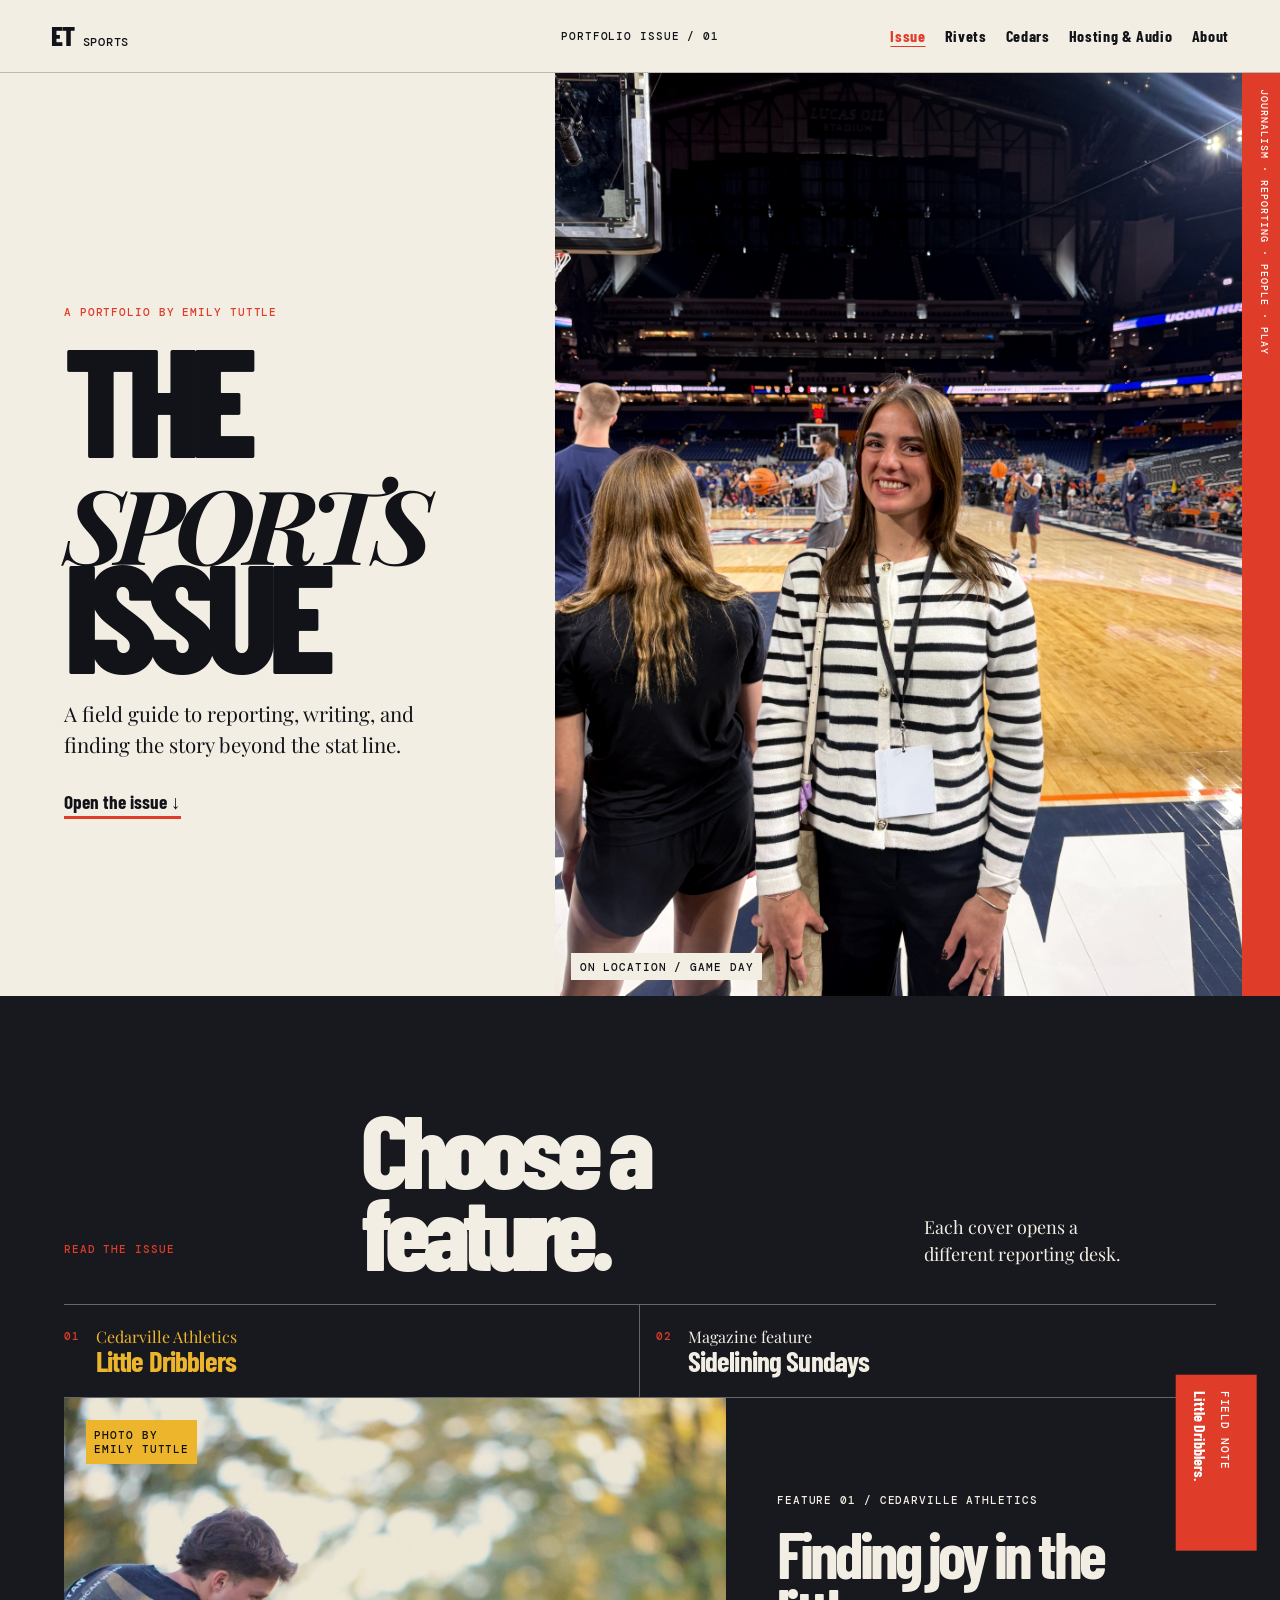
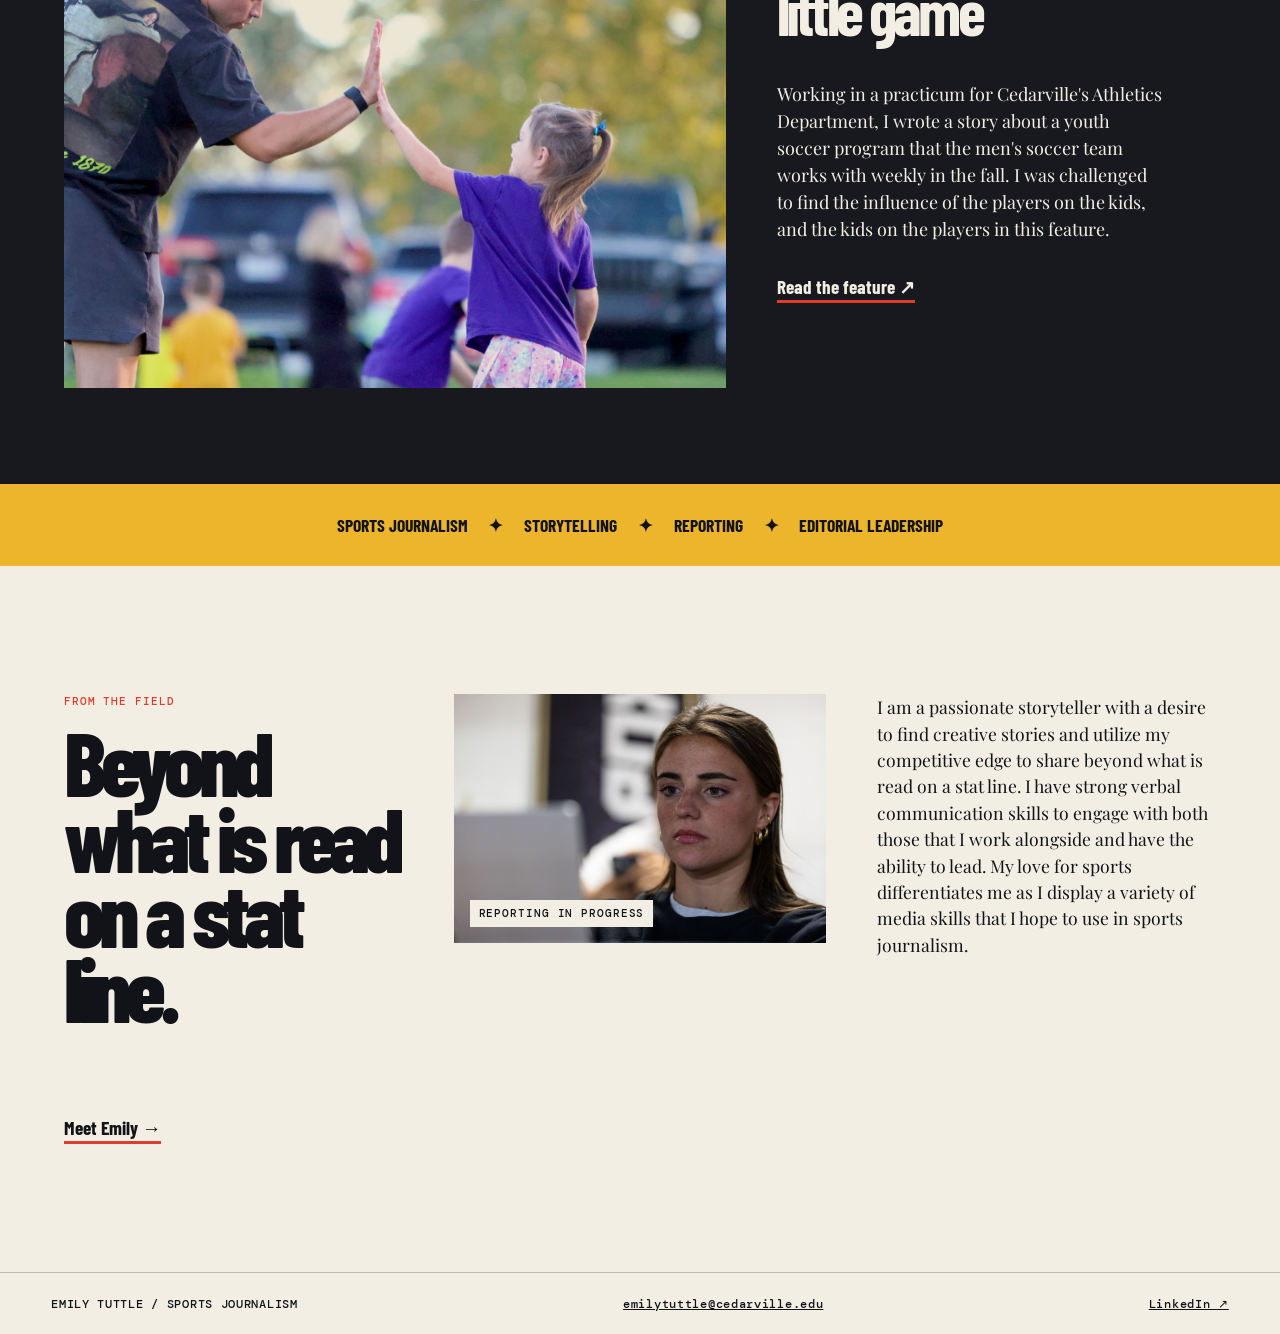
==== commit a5dc3114: "Add files via upload" ====
--- a/index.html
+++ b/index.html
@@ -67,7 +67,7 @@
           <div class="feature-copy">
             <p class="feature-type">FEATURE 01 / CEDARVILLE ATHLETICS</p>
             <h3>Finding joy in the little game</h3>
-            <p class="feature-summary">Feature story published by Cedarville Athletics.</p>
+            <p class="feature-summary">Working in a practicum for Cedarville's Athletics Department, I wrote a story about a youth soccer program that the men's soccer team works with weekly in the fall. I was challenged to find the influence of the players on the kids, and the kids on the players in this feature.</p>
             <a class="read-link" href="https://yellowjackets.cedarville.edu/news/2026/10/29/mens-soccer-finding-joy-in-the-little-game.aspx" target="_blank" rel="noreferrer">Read the feature <span aria-hidden="true">↗</span></a>
           </div>
           <aside class="stage-note">
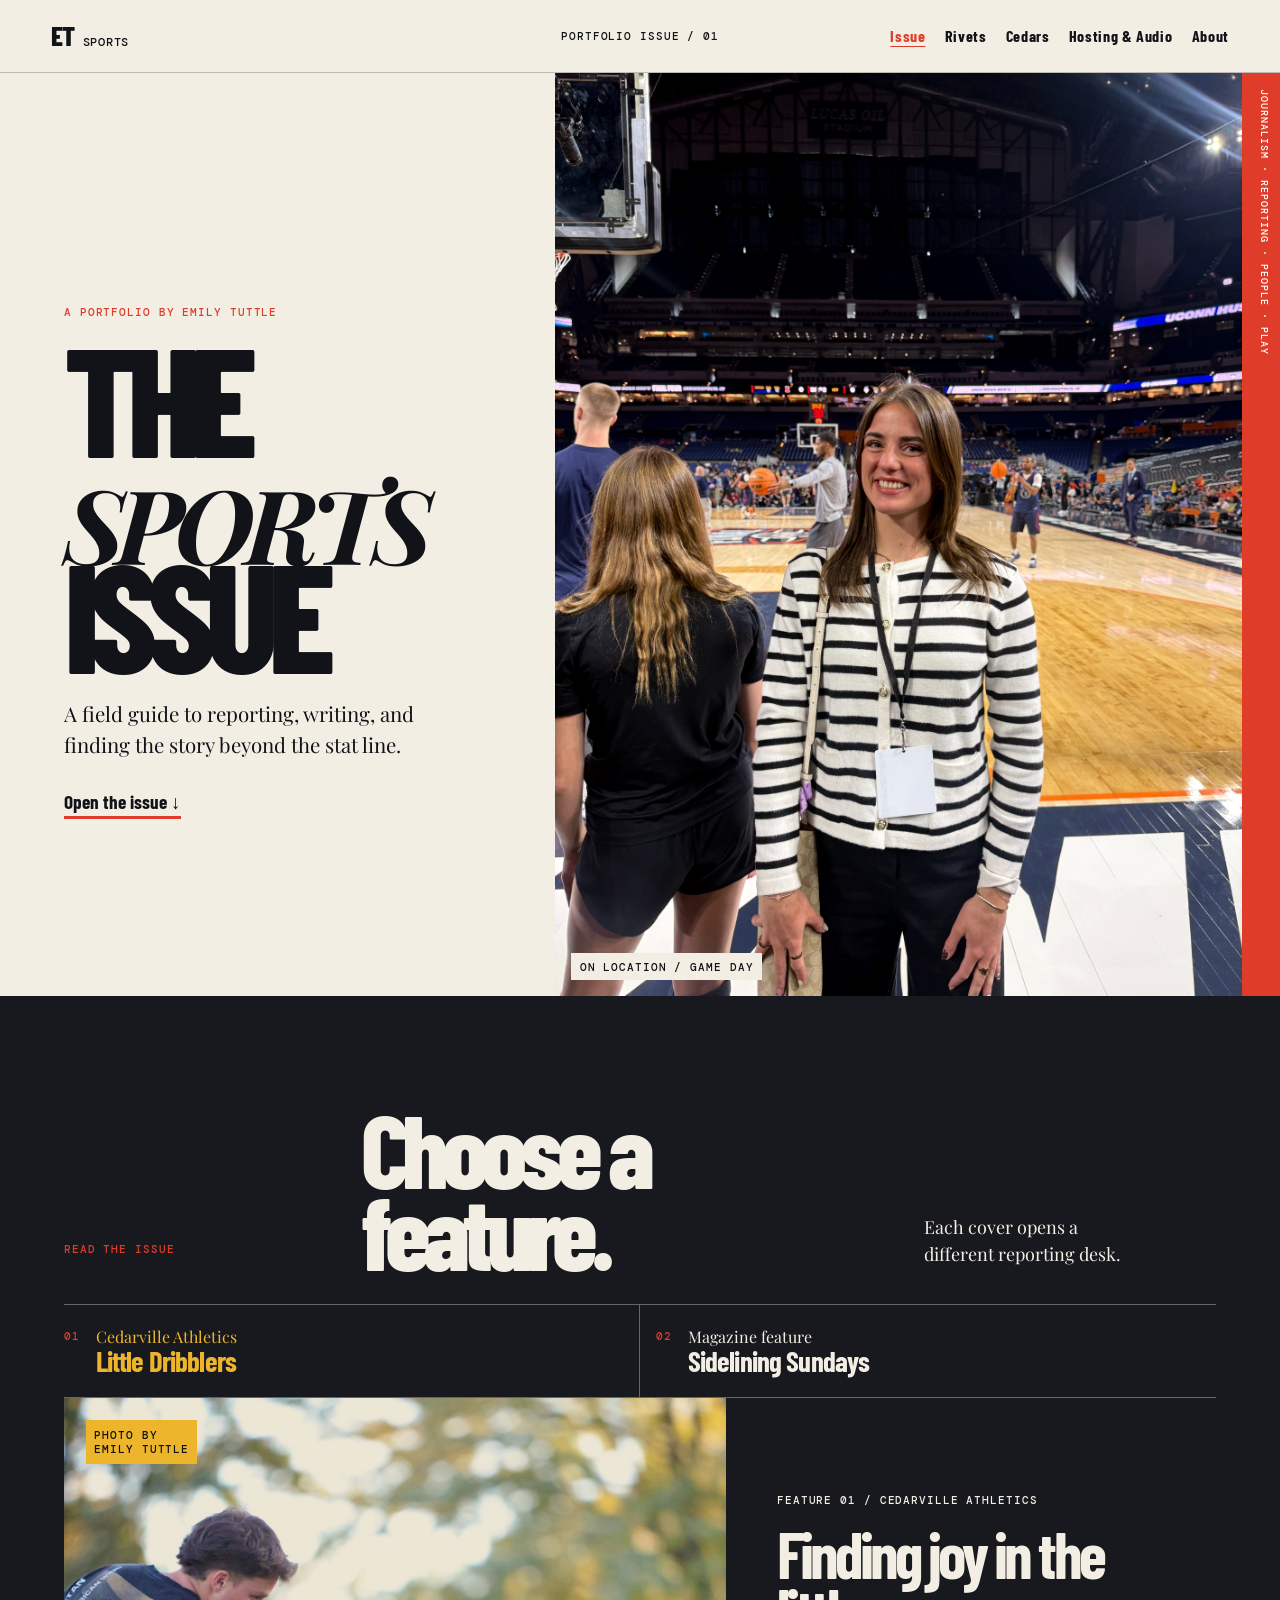
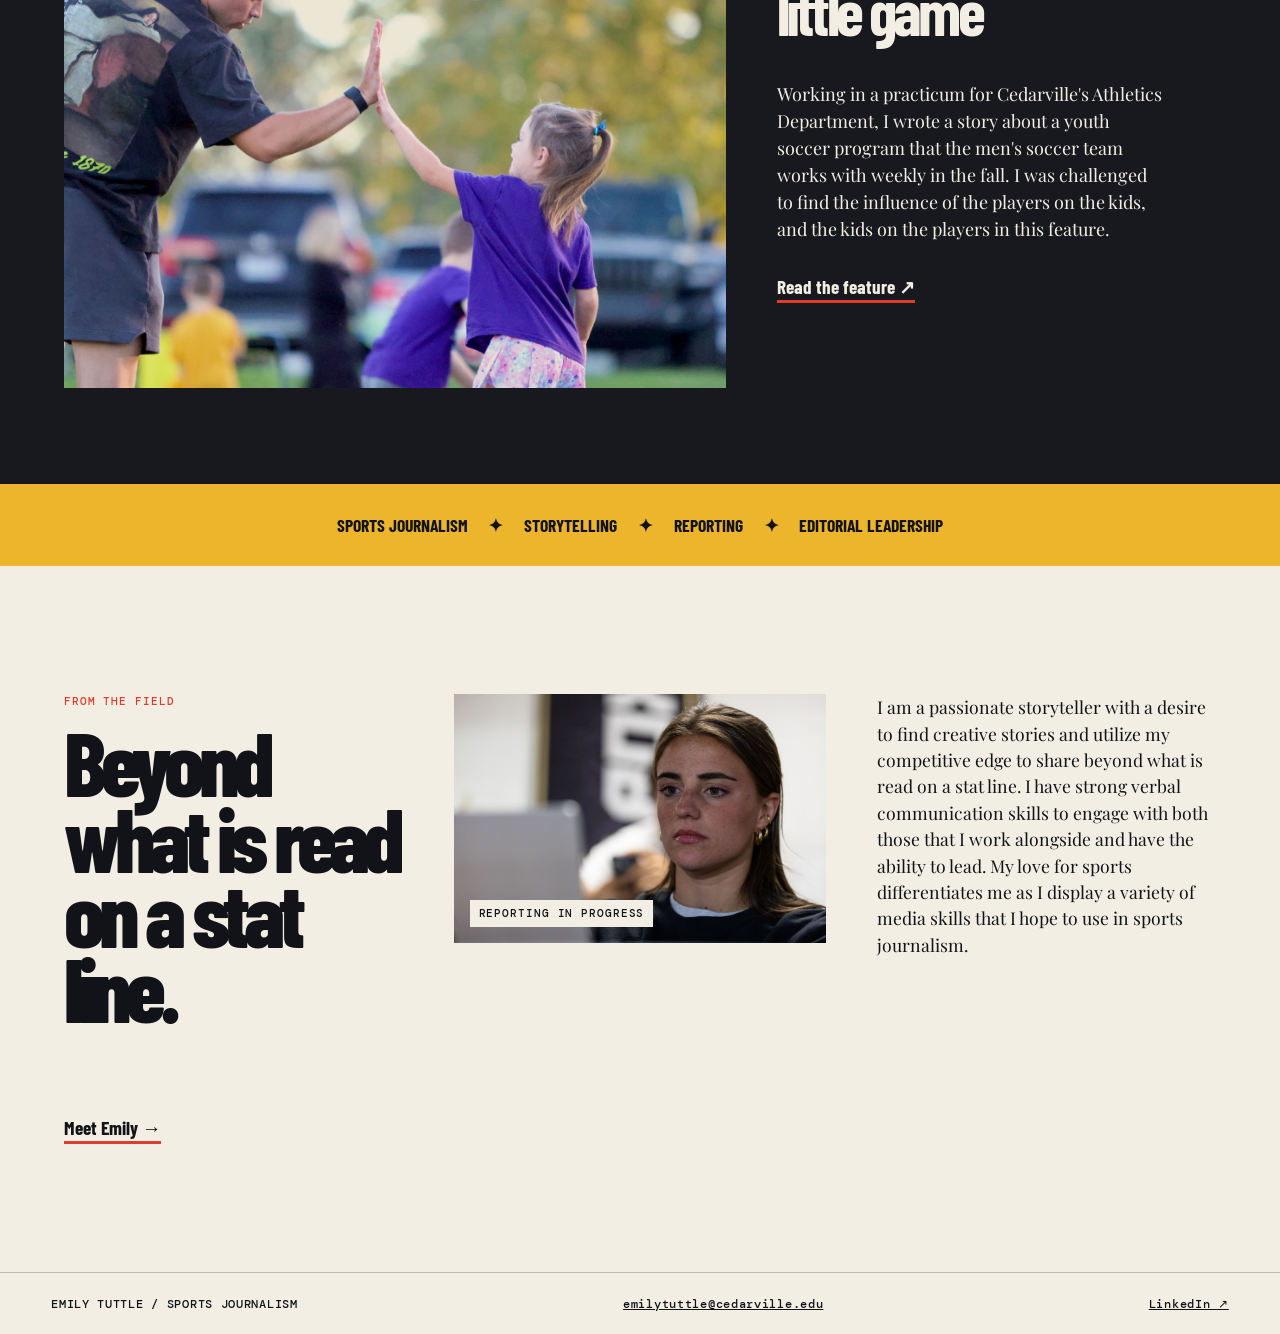
==== commit 82abc0c2: "Remove homepage Field Note sidebar and related styles and script" ====
--- a/index.html
+++ b/index.html
@@ -70,10 +70,6 @@
             <p class="feature-summary">Working in a practicum for Cedarville's Athletics Department, I wrote a story about a youth soccer program that the men's soccer team works with weekly in the fall. I was challenged to find the influence of the players on the kids, and the kids on the players in this feature.</p>
             <a class="read-link" href="https://yellowjackets.cedarville.edu/news/2026/10/29/mens-soccer-finding-joy-in-the-little-game.aspx" target="_blank" rel="noreferrer">Read the feature <span aria-hidden="true">↗</span></a>
           </div>
-          <aside class="stage-note">
-            <span>FIELD NOTE</span>
-            <p>Little Dribblers.</p>
-          </aside>
         </article>
       </section>
 
--- a/assets/styles.css
+++ b/assets/styles.css
@@ -1 +1 @@
-:root{--ink:#111318;--paper:#f3eee4;--red:#df3c29;--gold:#edb52c;--blue:#143c57;--line:rgba(17,19,24,.24);--sans:'Barlow Condensed',Arial,sans-serif;--serif:'Playfair Display',Georgia,serif;--mono:'DM Mono',monospace}*{box-sizing:border-box}html{scroll-behavior:smooth}body{margin:0;background:var(--paper);color:var(--ink);font-family:var(--serif);font-size:18px;line-height:1.5}.skip-link{position:absolute;top:-4rem;left:1rem;background:var(--red);color:#fff;padding:.6rem 1rem;z-index:100}.skip-link:focus{top:1rem}.masthead{min-height:73px;border-bottom:1px solid var(--line);display:grid;grid-template-columns:1fr auto 1fr;align-items:center;padding:0 4vw;position:relative;z-index:5;background:var(--paper)}.wordmark{font:800 1.7rem/1 var(--sans);letter-spacing:-.06em;color:var(--ink);text-decoration:none}.wordmark span{font:500 .75rem/1 var(--mono);letter-spacing:.06em;margin-left:.4rem}.issue-date,.kicker,.feature-type,.byline,figcaption,.visual-label,.story-number,.stage-note span{font:500 .7rem/1.25 var(--mono);letter-spacing:.08em}.issue-date{text-align:center;margin:0}.masthead nav{justify-self:end;display:flex;gap:1.2rem}.masthead nav a{font:700 1rem/1 var(--sans);letter-spacing:.04em;color:var(--ink);text-decoration:none}.masthead nav a[aria-current=page]{color:var(--red);text-decoration:underline;text-underline-offset:4px}.menu-toggle{display:none;background:none;border:0;font:700 1rem var(--sans)}.issue-cover{min-height:calc(100vh - 73px);display:grid;grid-template-columns:1.05fr 1.3fr 38px;overflow:hidden}.cover-deck{padding:clamp(2.5rem,8vw,9rem) 5vw 3rem;display:flex;flex-direction:column;align-items:flex-start;justify-content:center}.kicker{margin:0 0 1rem;color:var(--red)}.cover-deck h1{font:800 clamp(5rem,12vw,12rem)/.7 var(--sans);letter-spacing:-.075em;margin:.5rem 0 2rem}.cover-deck h1 em{font-family:var(--serif);font-size:.67em;font-weight:700;letter-spacing:-.08em}.cover-note{font-size:clamp(1rem,1.6vw,1.35rem);max-width:22rem;margin:0 0 2rem}.cover-cta,.read-link,.outline-link{font:700 1.2rem/1 var(--sans);color:var(--ink);text-decoration:none;border-bottom:3px solid var(--red);padding-bottom:.25rem}.cover-image{margin:0;position:relative;min-height:30rem;background:#111;overflow:hidden}.cover-image img{width:100%;height:100%;object-fit:cover;object-position:center;filter:saturate(.9) contrast(1.06)}figcaption{position:absolute;bottom:1rem;left:1rem;background:var(--paper);padding:.4rem .55rem}.cover-side{margin:0;background:var(--red);color:#fff;writing-mode:vertical-rl;text-orientation:mixed;padding:1rem .55rem;font:500 .63rem var(--mono);letter-spacing:.1em}.story-desk{padding:7rem 5vw 6rem;background:#17191e;color:var(--paper)}.section-heading{display:grid;grid-template-columns:1fr 2fr 1.1fr;gap:2rem;align-items:end;border-bottom:1px solid #666;padding-bottom:2rem}.section-heading h2{font:800 clamp(3.7rem,8vw,8rem)/.8 var(--sans);letter-spacing:-.07em;margin:0}.section-heading p:last-child{max-width:14rem;margin:0 0 .25rem}.story-picker{display:grid;grid-template-columns:1fr 1fr;border-bottom:1px solid #666}.story-choice{appearance:none;background:none;border:0;border-right:1px solid #666;padding:1.3rem 1rem 1.3rem 0;color:inherit;text-align:left;display:flex;gap:1rem;align-items:flex-start;cursor:pointer;font:400 1rem var(--serif)}.story-choice+ .story-choice{border-right:0;padding-left:1rem}.story-choice strong{font:700 1.8rem/1 var(--sans);letter-spacing:-.03em}.story-choice.is-active{color:var(--gold)}.story-number{color:var(--red);padding-top:.2rem}.feature-stage{display:grid;grid-template-columns:1.35fr 1fr;min-height:590px;position:relative;transition:opacity .18s ease,transform .18s ease}.feature-stage.is-changing{opacity:.2;transform:scale(.985)}.feature-visuals{position:relative;overflow:hidden;background:#333}.stage-main{height:100%;width:100%;position:absolute;inset:0;object-fit:cover;filter:saturate(.85) contrast(1.08)}.stage-detail{position:absolute;width:37%;height:35%;object-fit:cover;right:0;bottom:0;border:10px solid #17191e}.visual-label{position:absolute;left:1.4rem;top:1.4rem;margin:0;background:var(--gold);color:#111;padding:.5rem}.feature-copy{padding:3.5rem clamp(1.5rem,4vw,4rem);display:flex;flex-direction:column;align-items:flex-start;justify-content:center}.feature-copy h3{font:700 clamp(2.9rem,5vw,5.5rem)/.88 var(--sans);letter-spacing:-.06em;margin:.5rem 0 1.5rem}.feature-summary{max-width:27rem}.read-link{color:var(--paper);margin-top:1rem}.stage-note{position:absolute;right:-5.5rem;top:1.5rem;width:11rem;padding:1rem;background:var(--red);color:white;transform:rotate(90deg)}.stage-note p{font:700 1rem/1 var(--sans);margin:.4rem 0 0}.sundays-stage{grid-template-columns:1fr 1.35fr}.sundays-stage .feature-visuals{order:2}.sundays-stage .stage-detail{left:0;right:auto;border-color:#17191e}.sundays-stage .stage-note{right:auto;left:-5.5rem;background:var(--gold);color:var(--ink);transform:rotate(-90deg)}.editorial-strip{overflow:hidden;display:flex;gap:1.3rem;justify-content:center;align-items:center;background:var(--gold);padding:.8rem;font:700 1.1rem var(--sans);white-space:nowrap}.from-the-field{padding:8rem 5vw;display:grid;grid-template-columns:1fr 1.1fr 1fr;gap:4vw;align-items:start}.from-the-field h2{font:800 clamp(3.7rem,7vw,7rem)/.84 var(--sans);letter-spacing:-.07em;margin:.6rem 0}.field-photo{margin:0;position:relative;background:#1b1d22}.field-photo img{width:100%;height:auto;display:block;aspect-ratio:auto;object-fit:contain}.field-copy{margin:0;font-size:1.1rem}.outline-link{justify-self:start;margin-top:2rem}footer{border-top:1px solid var(--line);padding:1.4rem 4vw;display:flex;gap:2rem;justify-content:space-between;align-items:center;font:500 .73rem var(--mono);letter-spacing:.06em}footer p{margin:0}footer a{color:var(--ink)}.project-opening{min-height:630px;display:grid;grid-template-columns:1.1fr 1fr}.project-title{padding:7vw 5vw;display:flex;flex-direction:column;justify-content:center}.project-title h1{font:800 clamp(4rem,7vw,8rem)/.84 var(--sans);letter-spacing:-.065em;margin:.7rem 0 2rem}.project-opening figure{margin:0;position:relative;overflow:hidden}.project-opening figure img{width:100%;height:100%;object-fit:cover}.project-route{background:var(--red);display:flex;justify-content:space-around;padding:1.25rem 4vw;color:#fff}.project-route div{display:flex;gap:.75rem;align-items:center;font:700 1.2rem var(--sans)}.project-route span{font:500 .72rem var(--mono);border:1px solid rgba(255,255,255,.6);padding:.25rem .4rem}.case-spread{padding:8rem 5vw;display:grid;grid-template-columns:1fr .9fr 1fr;gap:4vw;align-items:center}.case-intro>p:last-child{font-size:1.2rem}.writing-photo{margin:0;position:relative;background:#1b1d22}.writing-photo img{width:100%;height:auto;display:block;aspect-ratio:auto;object-fit:contain}.case-pull{font:700 clamp(2.3rem,4.3vw,4.8rem)/.95 var(--sans);letter-spacing:-.05em;color:var(--red)}.case-pull p{margin:0}.story-link{background:var(--blue);color:#fff;padding:6rem 5vw;text-align:center}.story-link a{font:700 clamp(2.5rem,6vw,7rem)/.9 var(--sans);letter-spacing:-.05em;color:#fff;text-decoration:none;display:block;margin-top:1rem}.sunday-opening{background:#183e56;color:#fff;grid-template-columns:1fr}.sunday-opening .project-title{max-width:1050px}.sunday-spread{background:#e0d7c5}.reflection-band{padding:5rem max(5vw,calc((100vw - 720px)/2));background:var(--gold);text-align:center}.reflection-band p:last-child{font-size:clamp(1.4rem,3vw,2.4rem);line-height:1.25;margin:0}.about-hero{padding:6vw 5vw;display:grid;grid-template-columns:.85fr 1.15fr;gap:7vw;align-items:center}.about-hero figure{margin:0;position:relative}.about-hero figure img{width:100%;display:block;max-height:720px;object-fit:cover}.about-hero h1{font:800 clamp(4.4rem,9vw,10rem)/.75 var(--sans);letter-spacing:-.07em;margin:1rem 0 2rem}.about-hero p:last-child{font-size:1.15rem}.about-columns{display:grid;grid-template-columns:1fr 1fr;background:#17191e;color:var(--paper);padding:6rem 5vw;gap:8vw}.about-columns p:last-child{font-size:1.2rem}.contact-panel{padding:6rem 5vw;background:var(--red);color:white}.contact-panel a{display:block;width:max-content;max-width:100%;font:700 clamp(2rem,5vw,6rem)/1 var(--sans);letter-spacing:-.05em;color:#fff;text-decoration:none;margin:1.2rem 0}.contact-panel .kicker{color:inherit}@media(max-width:760px){body{font-size:16px}.masthead{grid-template-columns:1fr auto;padding:0 1.25rem}.issue-date{display:none}.menu-toggle{display:block}.masthead nav{display:none;position:absolute;top:72px;left:0;right:0;background:var(--paper);padding:1.5rem;gap:1rem;border-bottom:1px solid var(--line)}.masthead nav.is-open{display:flex;flex-direction:column}.issue-cover{grid-template-columns:1fr;min-height:auto}.cover-deck{padding:5rem 1.5rem 3rem}.cover-deck h1{font-size:clamp(5.2rem,25vw,8rem)}.cover-image{min-height:460px}.cover-side{display:none}.story-desk{padding:4rem 1.25rem}.section-heading{display:block}.section-heading h2{margin:1rem 0 1.5rem}.story-picker{grid-template-columns:1fr}.story-choice,.story-choice+.story-choice{border-right:0;border-bottom:1px solid #666;padding:1rem 0}.feature-stage,.sundays-stage{grid-template-columns:1fr;min-height:unset}.feature-visuals{height:390px}.sundays-stage .feature-visuals{order:0}.stage-detail{border-width:6px}.feature-copy{padding:2.5rem 0}.stage-note,.sundays-stage .stage-note{display:none}.editorial-strip{justify-content:flex-start;font-size:.85rem}.from-the-field{padding:4rem 1.25rem;grid-template-columns:1fr;gap:2rem}.field-photo{max-width:620px}.field-copy{font-size:1rem}footer{padding:1.5rem 1.25rem;display:grid;grid-template-columns:1fr;gap:.6rem}.project-opening{grid-template-columns:1fr;min-height:0}.project-title{padding:5rem 1.25rem}.project-opening figure{height:auto}.project-route{display:grid;gap:.8rem}.case-spread{padding:4rem 1.25rem;grid-template-columns:1fr;gap:2.5rem}.sunday-spread .writing-photo{order:1}.case-pull{font-size:2.4rem}.about-hero{padding:4rem 1.25rem;grid-template-columns:1fr;gap:2rem}.about-columns{grid-template-columns:1fr;padding:4rem 1.25rem;gap:2rem}.contact-panel{padding:4rem 1.25rem}}
+:root{--ink:#111318;--paper:#f3eee4;--red:#df3c29;--gold:#edb52c;--blue:#143c57;--line:rgba(17,19,24,.24);--sans:'Barlow Condensed',Arial,sans-serif;--serif:'Playfair Display',Georgia,serif;--mono:'DM Mono',monospace}*{box-sizing:border-box}html{scroll-behavior:smooth}body{margin:0;background:var(--paper);color:var(--ink);font-family:var(--serif);font-size:18px;line-height:1.5}.skip-link{position:absolute;top:-4rem;left:1rem;background:var(--red);color:#fff;padding:.6rem 1rem;z-index:100}.skip-link:focus{top:1rem}.masthead{min-height:73px;border-bottom:1px solid var(--line);display:grid;grid-template-columns:1fr auto 1fr;align-items:center;padding:0 4vw;position:relative;z-index:5;background:var(--paper)}.wordmark{font:800 1.7rem/1 var(--sans);letter-spacing:-.06em;color:var(--ink);text-decoration:none}.wordmark span{font:500 .75rem/1 var(--mono);letter-spacing:.06em;margin-left:.4rem}.issue-date,.kicker,.feature-type,.byline,figcaption,.visual-label,.story-number{font:500 .7rem/1.25 var(--mono);letter-spacing:.08em}.issue-date{text-align:center;margin:0}.masthead nav{justify-self:end;display:flex;gap:1.2rem}.masthead nav a{font:700 1rem/1 var(--sans);letter-spacing:.04em;color:var(--ink);text-decoration:none}.masthead nav a[aria-current=page]{color:var(--red);text-decoration:underline;text-underline-offset:4px}.menu-toggle{display:none;background:none;border:0;font:700 1rem var(--sans)}.issue-cover{min-height:calc(100vh - 73px);display:grid;grid-template-columns:1.05fr 1.3fr 38px;overflow:hidden}.cover-deck{padding:clamp(2.5rem,8vw,9rem) 5vw 3rem;display:flex;flex-direction:column;align-items:flex-start;justify-content:center}.kicker{margin:0 0 1rem;color:var(--red)}.cover-deck h1{font:800 clamp(5rem,12vw,12rem)/.7 var(--sans);letter-spacing:-.075em;margin:.5rem 0 2rem}.cover-deck h1 em{font-family:var(--serif);font-size:.67em;font-weight:700;letter-spacing:-.08em}.cover-note{font-size:clamp(1rem,1.6vw,1.35rem);max-width:22rem;margin:0 0 2rem}.cover-cta,.read-link,.outline-link{font:700 1.2rem/1 var(--sans);color:var(--ink);text-decoration:none;border-bottom:3px solid var(--red);padding-bottom:.25rem}.cover-image{margin:0;position:relative;min-height:30rem;background:#111;overflow:hidden}.cover-image img{width:100%;height:100%;object-fit:cover;object-position:center;filter:saturate(.9) contrast(1.06)}figcaption{position:absolute;bottom:1rem;left:1rem;background:var(--paper);padding:.4rem .55rem}.cover-side{margin:0;background:var(--red);color:#fff;writing-mode:vertical-rl;text-orientation:mixed;padding:1rem .55rem;font:500 .63rem var(--mono);letter-spacing:.1em}.story-desk{padding:7rem 5vw 6rem;background:#17191e;color:var(--paper)}.section-heading{display:grid;grid-template-columns:1fr 2fr 1.1fr;gap:2rem;align-items:end;border-bottom:1px solid #666;padding-bottom:2rem}.section-heading h2{font:800 clamp(3.7rem,8vw,8rem)/.8 var(--sans);letter-spacing:-.07em;margin:0}.section-heading p:last-child{max-width:14rem;margin:0 0 .25rem}.story-picker{display:grid;grid-template-columns:1fr 1fr;border-bottom:1px solid #666}.story-choice{appearance:none;background:none;border:0;border-right:1px solid #666;padding:1.3rem 1rem 1.3rem 0;color:inherit;text-align:left;display:flex;gap:1rem;align-items:flex-start;cursor:pointer;font:400 1rem var(--serif)}.story-choice+ .story-choice{border-right:0;padding-left:1rem}.story-choice strong{font:700 1.8rem/1 var(--sans);letter-spacing:-.03em}.story-choice.is-active{color:var(--gold)}.story-number{color:var(--red);padding-top:.2rem}.feature-stage{display:grid;grid-template-columns:1.35fr 1fr;min-height:590px;position:relative;transition:opacity .18s ease,transform .18s ease}.feature-stage.is-changing{opacity:.2;transform:scale(.985)}.feature-visuals{position:relative;overflow:hidden;background:#333}.stage-main{height:100%;width:100%;position:absolute;inset:0;object-fit:cover;filter:saturate(.85) contrast(1.08)}.stage-detail{position:absolute;width:37%;height:35%;object-fit:cover;right:0;bottom:0;border:10px solid #17191e}.visual-label{position:absolute;left:1.4rem;top:1.4rem;margin:0;background:var(--gold);color:#111;padding:.5rem}.feature-copy{padding:3.5rem clamp(1.5rem,4vw,4rem);display:flex;flex-direction:column;align-items:flex-start;justify-content:center}.feature-copy h3{font:700 clamp(2.9rem,5vw,5.5rem)/.88 var(--sans);letter-spacing:-.06em;margin:.5rem 0 1.5rem}.feature-summary{max-width:27rem}.read-link{color:var(--paper);margin-top:1rem}.sundays-stage{grid-template-columns:1fr 1.35fr}.sundays-stage .feature-visuals{order:2}.sundays-stage .stage-detail{left:0;right:auto;border-color:#17191e}.editorial-strip{overflow:hidden;display:flex;gap:1.3rem;justify-content:center;align-items:center;background:var(--gold);padding:.8rem;font:700 1.1rem var(--sans);white-space:nowrap}.from-the-field{padding:8rem 5vw;display:grid;grid-template-columns:1fr 1.1fr 1fr;gap:4vw;align-items:start}.from-the-field h2{font:800 clamp(3.7rem,7vw,7rem)/.84 var(--sans);letter-spacing:-.07em;margin:.6rem 0}.field-photo{margin:0;position:relative;background:#1b1d22}.field-photo img{width:100%;height:auto;display:block;aspect-ratio:auto;object-fit:contain}.field-copy{margin:0;font-size:1.1rem}.outline-link{justify-self:start;margin-top:2rem}footer{border-top:1px solid var(--line);padding:1.4rem 4vw;display:flex;gap:2rem;justify-content:space-between;align-items:center;font:500 .73rem var(--mono);letter-spacing:.06em}footer p{margin:0}footer a{color:var(--ink)}.project-opening{min-height:630px;display:grid;grid-template-columns:1.1fr 1fr}.project-title{padding:7vw 5vw;display:flex;flex-direction:column;justify-content:center}.project-title h1{font:800 clamp(4rem,7vw,8rem)/.84 var(--sans);letter-spacing:-.065em;margin:.7rem 0 2rem}.project-opening figure{margin:0;position:relative;overflow:hidden}.project-opening figure img{width:100%;height:100%;object-fit:cover}.project-route{background:var(--red);display:flex;justify-content:space-around;padding:1.25rem 4vw;color:#fff}.project-route div{display:flex;gap:.75rem;align-items:center;font:700 1.2rem var(--sans)}.project-route span{font:500 .72rem var(--mono);border:1px solid rgba(255,255,255,.6);padding:.25rem .4rem}.case-spread{padding:8rem 5vw;display:grid;grid-template-columns:1fr .9fr 1fr;gap:4vw;align-items:center}.case-intro>p:last-child{font-size:1.2rem}.writing-photo{margin:0;position:relative;background:#1b1d22}.writing-photo img{width:100%;height:auto;display:block;aspect-ratio:auto;object-fit:contain}.case-pull{font:700 clamp(2.3rem,4.3vw,4.8rem)/.95 var(--sans);letter-spacing:-.05em;color:var(--red)}.case-pull p{margin:0}.story-link{background:var(--blue);color:#fff;padding:6rem 5vw;text-align:center}.story-link a{font:700 clamp(2.5rem,6vw,7rem)/.9 var(--sans);letter-spacing:-.05em;color:#fff;text-decoration:none;display:block;margin-top:1rem}.sunday-opening{background:#183e56;color:#fff;grid-template-columns:1fr}.sunday-opening .project-title{max-width:1050px}.sunday-spread{background:#e0d7c5}.reflection-band{padding:5rem max(5vw,calc((100vw - 720px)/2));background:var(--gold);text-align:center}.reflection-band p:last-child{font-size:clamp(1.4rem,3vw,2.4rem);line-height:1.25;margin:0}.about-hero{padding:6vw 5vw;display:grid;grid-template-columns:.85fr 1.15fr;gap:7vw;align-items:center}.about-hero figure{margin:0;position:relative}.about-hero figure img{width:100%;display:block;max-height:720px;object-fit:cover}.about-hero h1{font:800 clamp(4.4rem,9vw,10rem)/.75 var(--sans);letter-spacing:-.07em;margin:1rem 0 2rem}.about-hero p:last-child{font-size:1.15rem}.about-columns{display:grid;grid-template-columns:1fr 1fr;background:#17191e;color:var(--paper);padding:6rem 5vw;gap:8vw}.about-columns p:last-child{font-size:1.2rem}.contact-panel{padding:6rem 5vw;background:var(--red);color:white}.contact-panel a{display:block;width:max-content;max-width:100%;font:700 clamp(2rem,5vw,6rem)/1 var(--sans);letter-spacing:-.05em;color:#fff;text-decoration:none;margin:1.2rem 0}.contact-panel .kicker{color:inherit}@media(max-width:760px){body{font-size:16px}.masthead{grid-template-columns:1fr auto;padding:0 1.25rem}.issue-date{display:none}.menu-toggle{display:block}.masthead nav{display:none;position:absolute;top:72px;left:0;right:0;background:var(--paper);padding:1.5rem;gap:1rem;border-bottom:1px solid var(--line)}.masthead nav.is-open{display:flex;flex-direction:column}.issue-cover{grid-template-columns:1fr;min-height:auto}.cover-deck{padding:5rem 1.5rem 3rem}.cover-deck h1{font-size:clamp(5.2rem,25vw,8rem)}.cover-image{min-height:460px}.cover-side{display:none}.story-desk{padding:4rem 1.25rem}.section-heading{display:block}.section-heading h2{margin:1rem 0 1.5rem}.story-picker{grid-template-columns:1fr}.story-choice,.story-choice+.story-choice{border-right:0;border-bottom:1px solid #666;padding:1rem 0}.feature-stage,.sundays-stage{grid-template-columns:1fr;min-height:unset}.feature-visuals{height:390px}.sundays-stage .feature-visuals{order:0}.stage-detail{border-width:6px}.feature-copy{padding:2.5rem 0}.editorial-strip{justify-content:flex-start;font-size:.85rem}.from-the-field{padding:4rem 1.25rem;grid-template-columns:1fr;gap:2rem}.field-photo{max-width:620px}.field-copy{font-size:1rem}footer{padding:1.5rem 1.25rem;display:grid;grid-template-columns:1fr;gap:.6rem}.project-opening{grid-template-columns:1fr;min-height:0}.project-title{padding:5rem 1.25rem}.project-opening figure{height:auto}.project-route{display:grid;gap:.8rem}.case-spread{padding:4rem 1.25rem;grid-template-columns:1fr;gap:2.5rem}.sunday-spread .writing-photo{order:1}.case-pull{font-size:2.4rem}.about-hero{padding:4rem 1.25rem;grid-template-columns:1fr;gap:2rem}.about-columns{grid-template-columns:1fr;padding:4rem 1.25rem;gap:2rem}.contact-panel{padding:4rem 1.25rem}}
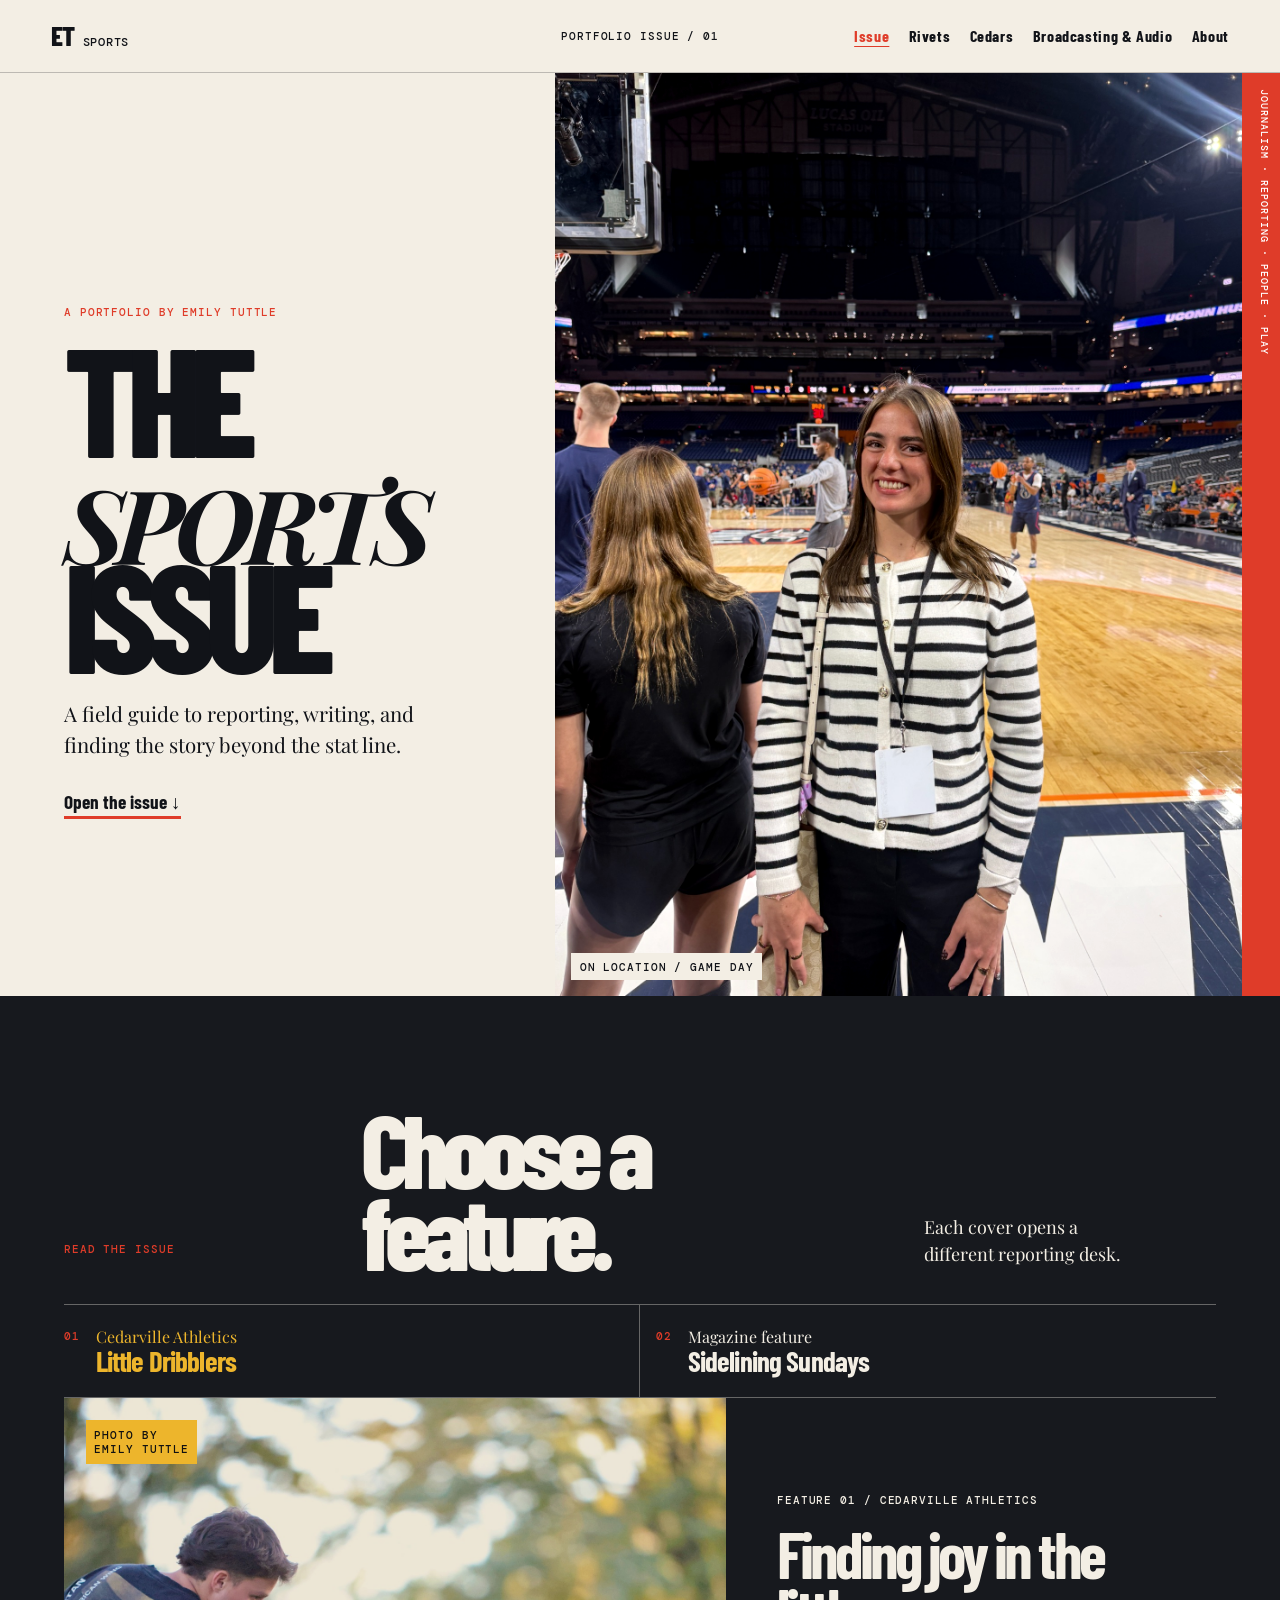
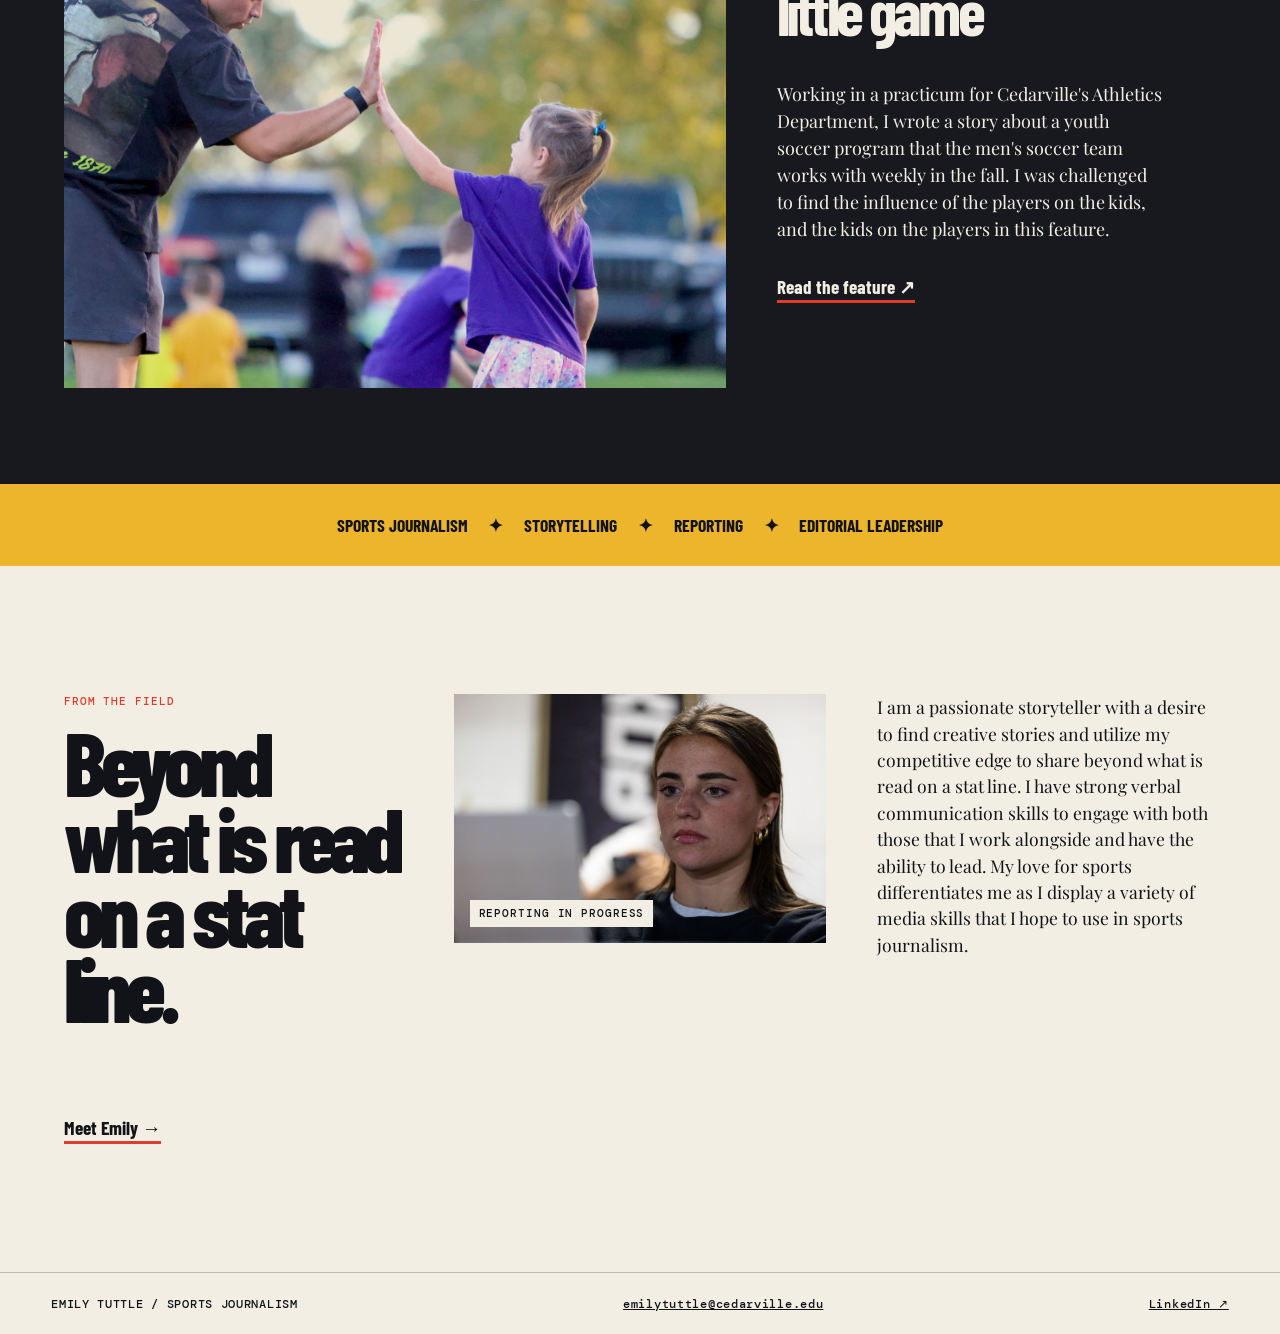
==== commit c9b2c35d: "Rename Hosting & Audio to Broadcasting & Audio" ====
--- a/index.html
+++ b/index.html
@@ -21,7 +21,7 @@
         <a href="index.html" aria-current="page">Issue</a>
         <a href="rivets.html">Rivets</a>
         <a href="sidelining-sundays.html">Cedars</a>
-        <a href="hosting-audio.html">Hosting &amp; Audio</a>
+        <a href="hosting-audio.html">Broadcasting &amp; Audio</a>
         <a href="about.html">About</a>
       </nav>
     </header>
--- a/assets/additions.css
+++ b/assets/additions.css
@@ -217,3 +217,46 @@
   .audio-list { grid-template-columns: 1fr; margin-top: 2.5rem; }
   .audio-clip:nth-child(2) { border-top: 1px solid rgba(243, 238, 228, .45); }
 }
+
+
+/* Compact sideline feature belongs to the same listening-room layout as the audio clips. */
+.sideline-inline {
+  display: grid;
+  grid-template-columns: minmax(0, 1fr) minmax(0, 260px);
+  gap: clamp(1.5rem, 4vw, 4rem);
+  align-items: center;
+  max-width: 820px;
+  margin: 2.25rem auto 0;
+  padding: 1.5rem 0 2.25rem;
+  border-bottom: 1px solid rgba(243, 238, 228, .45);
+}
+.sideline-inline .kicker { color: var(--gold); }
+.sideline-inline h2 {
+  margin: .65rem 0 1rem;
+  font: 800 clamp(2.1rem, 3.5vw, 3.5rem)/.9 var(--sans);
+  letter-spacing: -.055em;
+}
+.sideline-inline-copy > p:not(.kicker) { max-width: 25rem; }
+.sideline-inline .sideline-inline-caption {
+  margin-top: 1.5rem;
+  font: 500 .68rem/1.5 var(--mono);
+  letter-spacing: .07em;
+  color: #b7cfde;
+}
+.sideline-inline video {
+  display: block;
+  width: 100%;
+  max-width: 260px;
+  max-height: 310px;
+  object-fit: contain;
+  background: #17191e;
+}
+@media (max-width: 760px) {
+  .sideline-inline {
+    grid-template-columns: minmax(0, 1fr) minmax(0, 145px);
+    gap: 1rem;
+    margin-top: 1.5rem;
+  }
+  .sideline-inline h2 { font-size: clamp(1.7rem, 6vw, 2.5rem); }
+  .sideline-inline video { max-width: 145px; max-height: 240px; }
+}
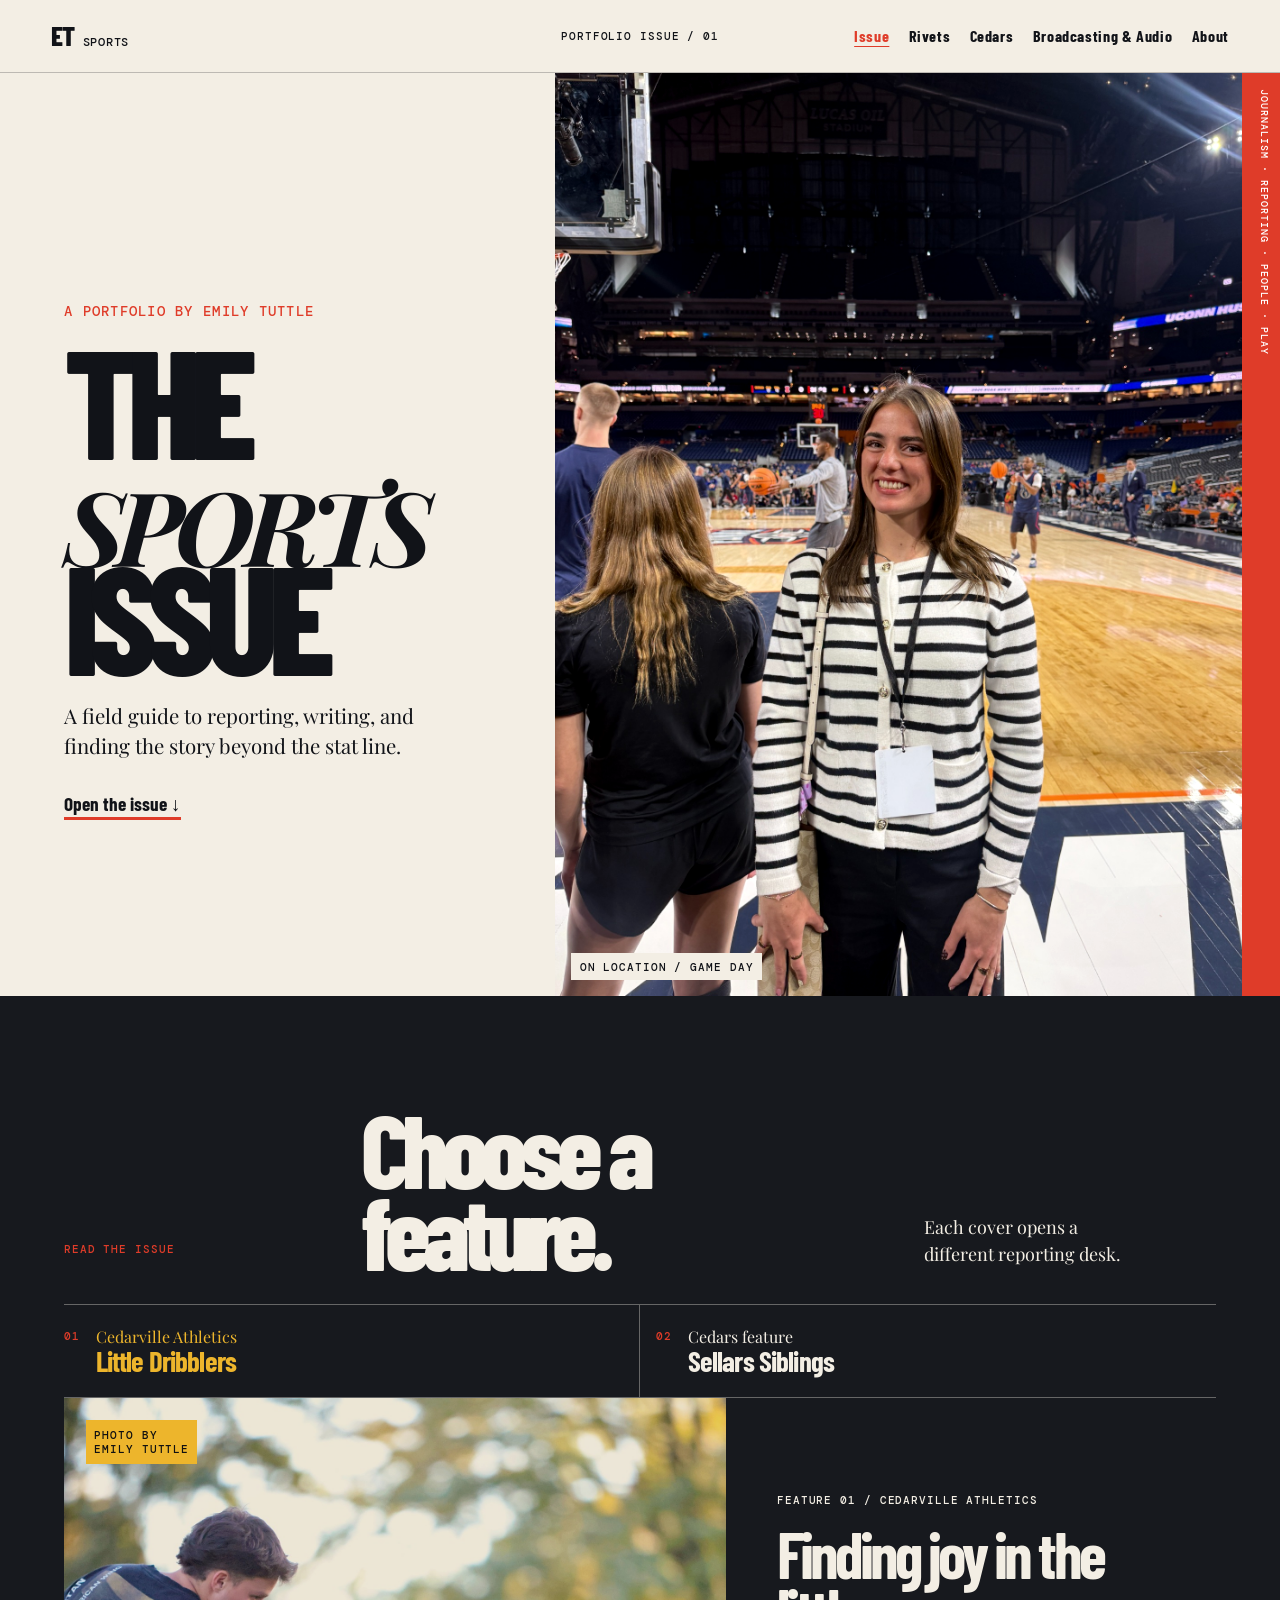
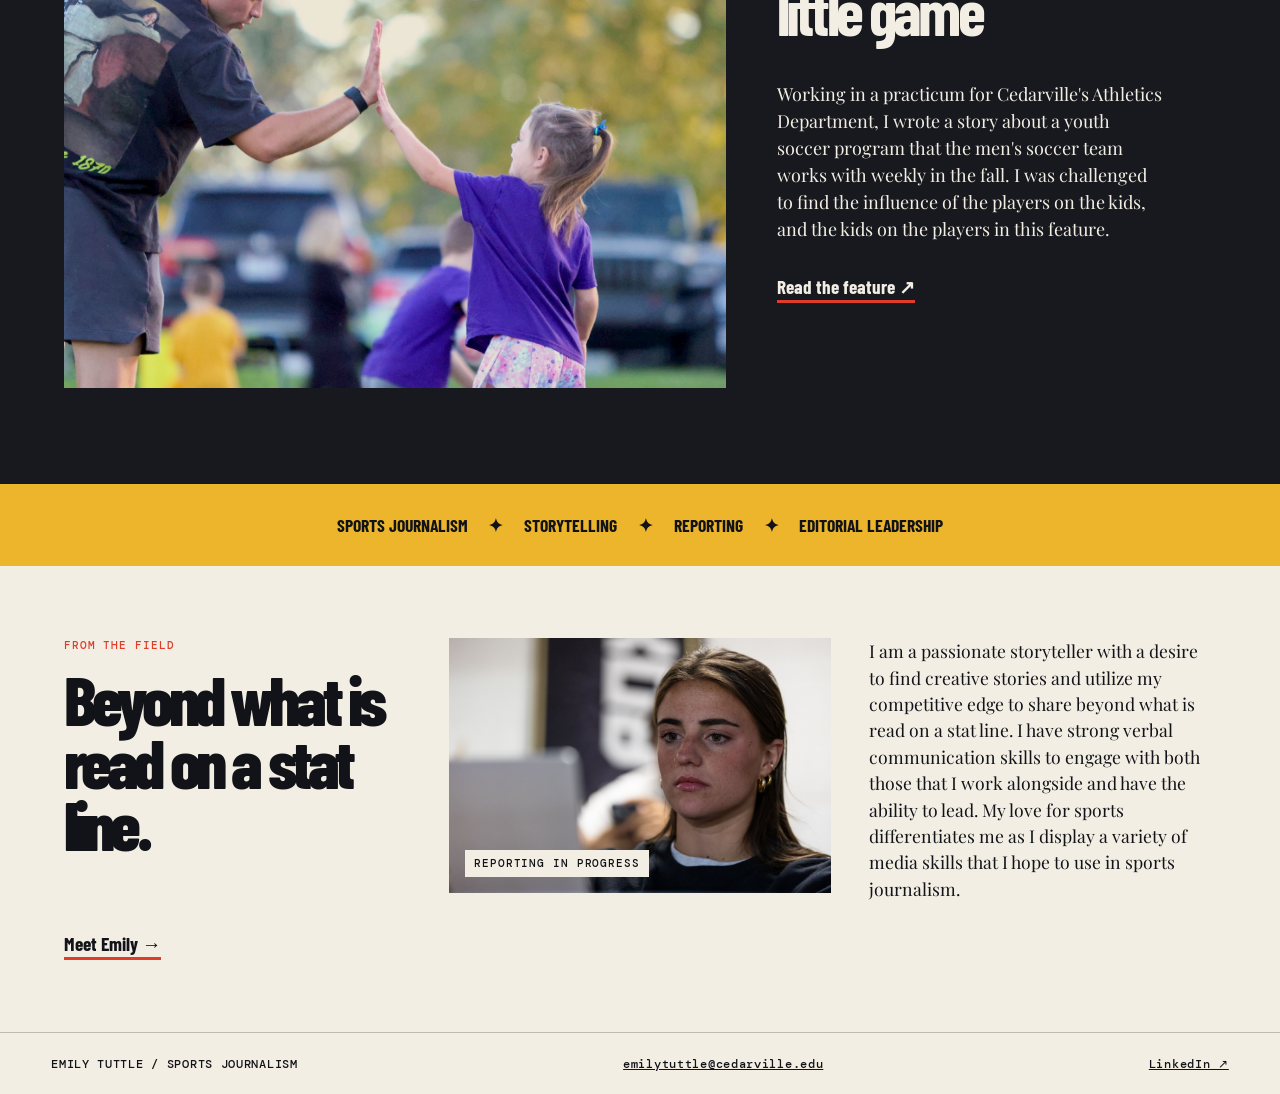
==== commit 4165d61d: "Feature Sellars siblings on homepage instead of Sidelining Sundays" ====
--- a/index.html
+++ b/index.html
@@ -52,9 +52,9 @@
             <span class="story-number">01</span>
             <span>Cedarville Athletics<br><strong>Little Dribblers</strong></span>
           </button>
-          <button class="story-choice" id="sundays-tab" role="tab" aria-selected="false" aria-controls="feature-stage" data-story="sundays">
+          <button class="story-choice" id="sellars-tab" role="tab" aria-selected="false" aria-controls="feature-stage" data-story="sellars">
             <span class="story-number">02</span>
-            <span>Magazine feature<br><strong>Sidelining Sundays</strong></span>
+            <span>Cedars feature<br><strong>Sellars Siblings</strong></span>
           </button>
         </div>
 
--- a/assets/styles.css
+++ b/assets/styles.css
@@ -1 +1,35 @@
 :root{--ink:#111318;--paper:#f3eee4;--red:#df3c29;--gold:#edb52c;--blue:#143c57;--line:rgba(17,19,24,.24);--sans:'Barlow Condensed',Arial,sans-serif;--serif:'Playfair Display',Georgia,serif;--mono:'DM Mono',monospace}*{box-sizing:border-box}html{scroll-behavior:smooth}body{margin:0;background:var(--paper);color:var(--ink);font-family:var(--serif);font-size:18px;line-height:1.5}.skip-link{position:absolute;top:-4rem;left:1rem;background:var(--red);color:#fff;padding:.6rem 1rem;z-index:100}.skip-link:focus{top:1rem}.masthead{min-height:73px;border-bottom:1px solid var(--line);display:grid;grid-template-columns:1fr auto 1fr;align-items:center;padding:0 4vw;position:relative;z-index:5;background:var(--paper)}.wordmark{font:800 1.7rem/1 var(--sans);letter-spacing:-.06em;color:var(--ink);text-decoration:none}.wordmark span{font:500 .75rem/1 var(--mono);letter-spacing:.06em;margin-left:.4rem}.issue-date,.kicker,.feature-type,.byline,figcaption,.visual-label,.story-number{font:500 .7rem/1.25 var(--mono);letter-spacing:.08em}.issue-date{text-align:center;margin:0}.masthead nav{justify-self:end;display:flex;gap:1.2rem}.masthead nav a{font:700 1rem/1 var(--sans);letter-spacing:.04em;color:var(--ink);text-decoration:none}.masthead nav a[aria-current=page]{color:var(--red);text-decoration:underline;text-underline-offset:4px}.menu-toggle{display:none;background:none;border:0;font:700 1rem var(--sans)}.issue-cover{min-height:calc(100vh - 73px);display:grid;grid-template-columns:1.05fr 1.3fr 38px;overflow:hidden}.cover-deck{padding:clamp(2.5rem,8vw,9rem) 5vw 3rem;display:flex;flex-direction:column;align-items:flex-start;justify-content:center}.kicker{margin:0 0 1rem;color:var(--red)}.cover-deck h1{font:800 clamp(5rem,12vw,12rem)/.7 var(--sans);letter-spacing:-.075em;margin:.5rem 0 2rem}.cover-deck h1 em{font-family:var(--serif);font-size:.67em;font-weight:700;letter-spacing:-.08em}.cover-note{font-size:clamp(1rem,1.6vw,1.35rem);max-width:22rem;margin:0 0 2rem}.cover-cta,.read-link,.outline-link{font:700 1.2rem/1 var(--sans);color:var(--ink);text-decoration:none;border-bottom:3px solid var(--red);padding-bottom:.25rem}.cover-image{margin:0;position:relative;min-height:30rem;background:#111;overflow:hidden}.cover-image img{width:100%;height:100%;object-fit:cover;object-position:center;filter:saturate(.9) contrast(1.06)}figcaption{position:absolute;bottom:1rem;left:1rem;background:var(--paper);padding:.4rem .55rem}.cover-side{margin:0;background:var(--red);color:#fff;writing-mode:vertical-rl;text-orientation:mixed;padding:1rem .55rem;font:500 .63rem var(--mono);letter-spacing:.1em}.story-desk{padding:7rem 5vw 6rem;background:#17191e;color:var(--paper)}.section-heading{display:grid;grid-template-columns:1fr 2fr 1.1fr;gap:2rem;align-items:end;border-bottom:1px solid #666;padding-bottom:2rem}.section-heading h2{font:800 clamp(3.7rem,8vw,8rem)/.8 var(--sans);letter-spacing:-.07em;margin:0}.section-heading p:last-child{max-width:14rem;margin:0 0 .25rem}.story-picker{display:grid;grid-template-columns:1fr 1fr;border-bottom:1px solid #666}.story-choice{appearance:none;background:none;border:0;border-right:1px solid #666;padding:1.3rem 1rem 1.3rem 0;color:inherit;text-align:left;display:flex;gap:1rem;align-items:flex-start;cursor:pointer;font:400 1rem var(--serif)}.story-choice+ .story-choice{border-right:0;padding-left:1rem}.story-choice strong{font:700 1.8rem/1 var(--sans);letter-spacing:-.03em}.story-choice.is-active{color:var(--gold)}.story-number{color:var(--red);padding-top:.2rem}.feature-stage{display:grid;grid-template-columns:1.35fr 1fr;min-height:590px;position:relative;transition:opacity .18s ease,transform .18s ease}.feature-stage.is-changing{opacity:.2;transform:scale(.985)}.feature-visuals{position:relative;overflow:hidden;background:#333}.stage-main{height:100%;width:100%;position:absolute;inset:0;object-fit:cover;filter:saturate(.85) contrast(1.08)}.stage-detail{position:absolute;width:37%;height:35%;object-fit:cover;right:0;bottom:0;border:10px solid #17191e}.visual-label{position:absolute;left:1.4rem;top:1.4rem;margin:0;background:var(--gold);color:#111;padding:.5rem}.feature-copy{padding:3.5rem clamp(1.5rem,4vw,4rem);display:flex;flex-direction:column;align-items:flex-start;justify-content:center}.feature-copy h3{font:700 clamp(2.9rem,5vw,5.5rem)/.88 var(--sans);letter-spacing:-.06em;margin:.5rem 0 1.5rem}.feature-summary{max-width:27rem}.read-link{color:var(--paper);margin-top:1rem}.sundays-stage{grid-template-columns:1fr 1.35fr}.sundays-stage .feature-visuals{order:2}.sundays-stage .stage-detail{left:0;right:auto;border-color:#17191e}.editorial-strip{overflow:hidden;display:flex;gap:1.3rem;justify-content:center;align-items:center;background:var(--gold);padding:.8rem;font:700 1.1rem var(--sans);white-space:nowrap}.from-the-field{padding:8rem 5vw;display:grid;grid-template-columns:1fr 1.1fr 1fr;gap:4vw;align-items:start}.from-the-field h2{font:800 clamp(3.7rem,7vw,7rem)/.84 var(--sans);letter-spacing:-.07em;margin:.6rem 0}.field-photo{margin:0;position:relative;background:#1b1d22}.field-photo img{width:100%;height:auto;display:block;aspect-ratio:auto;object-fit:contain}.field-copy{margin:0;font-size:1.1rem}.outline-link{justify-self:start;margin-top:2rem}footer{border-top:1px solid var(--line);padding:1.4rem 4vw;display:flex;gap:2rem;justify-content:space-between;align-items:center;font:500 .73rem var(--mono);letter-spacing:.06em}footer p{margin:0}footer a{color:var(--ink)}.project-opening{min-height:630px;display:grid;grid-template-columns:1.1fr 1fr}.project-title{padding:7vw 5vw;display:flex;flex-direction:column;justify-content:center}.project-title h1{font:800 clamp(4rem,7vw,8rem)/.84 var(--sans);letter-spacing:-.065em;margin:.7rem 0 2rem}.project-opening figure{margin:0;position:relative;overflow:hidden}.project-opening figure img{width:100%;height:100%;object-fit:cover}.project-route{background:var(--red);display:flex;justify-content:space-around;padding:1.25rem 4vw;color:#fff}.project-route div{display:flex;gap:.75rem;align-items:center;font:700 1.2rem var(--sans)}.project-route span{font:500 .72rem var(--mono);border:1px solid rgba(255,255,255,.6);padding:.25rem .4rem}.case-spread{padding:8rem 5vw;display:grid;grid-template-columns:1fr .9fr 1fr;gap:4vw;align-items:center}.case-intro>p:last-child{font-size:1.2rem}.writing-photo{margin:0;position:relative;background:#1b1d22}.writing-photo img{width:100%;height:auto;display:block;aspect-ratio:auto;object-fit:contain}.case-pull{font:700 clamp(2.3rem,4.3vw,4.8rem)/.95 var(--sans);letter-spacing:-.05em;color:var(--red)}.case-pull p{margin:0}.story-link{background:var(--blue);color:#fff;padding:6rem 5vw;text-align:center}.story-link a{font:700 clamp(2.5rem,6vw,7rem)/.9 var(--sans);letter-spacing:-.05em;color:#fff;text-decoration:none;display:block;margin-top:1rem}.sunday-opening{background:#183e56;color:#fff;grid-template-columns:1fr}.sunday-opening .project-title{max-width:1050px}.sunday-spread{background:#e0d7c5}.reflection-band{padding:5rem max(5vw,calc((100vw - 720px)/2));background:var(--gold);text-align:center}.reflection-band p:last-child{font-size:clamp(1.4rem,3vw,2.4rem);line-height:1.25;margin:0}.about-hero{padding:6vw 5vw;display:grid;grid-template-columns:.85fr 1.15fr;gap:7vw;align-items:center}.about-hero figure{margin:0;position:relative}.about-hero figure img{width:100%;display:block;max-height:720px;object-fit:cover}.about-hero h1{font:800 clamp(4.4rem,9vw,10rem)/.75 var(--sans);letter-spacing:-.07em;margin:1rem 0 2rem}.about-hero p:last-child{font-size:1.15rem}.about-columns{display:grid;grid-template-columns:1fr 1fr;background:#17191e;color:var(--paper);padding:6rem 5vw;gap:8vw}.about-columns p:last-child{font-size:1.2rem}.contact-panel{padding:6rem 5vw;background:var(--red);color:white}.contact-panel a{display:block;width:max-content;max-width:100%;font:700 clamp(2rem,5vw,6rem)/1 var(--sans);letter-spacing:-.05em;color:#fff;text-decoration:none;margin:1.2rem 0}.contact-panel .kicker{color:inherit}@media(max-width:760px){body{font-size:16px}.masthead{grid-template-columns:1fr auto;padding:0 1.25rem}.issue-date{display:none}.menu-toggle{display:block}.masthead nav{display:none;position:absolute;top:72px;left:0;right:0;background:var(--paper);padding:1.5rem;gap:1rem;border-bottom:1px solid var(--line)}.masthead nav.is-open{display:flex;flex-direction:column}.issue-cover{grid-template-columns:1fr;min-height:auto}.cover-deck{padding:5rem 1.5rem 3rem}.cover-deck h1{font-size:clamp(5.2rem,25vw,8rem)}.cover-image{min-height:460px}.cover-side{display:none}.story-desk{padding:4rem 1.25rem}.section-heading{display:block}.section-heading h2{margin:1rem 0 1.5rem}.story-picker{grid-template-columns:1fr}.story-choice,.story-choice+.story-choice{border-right:0;border-bottom:1px solid #666;padding:1rem 0}.feature-stage,.sundays-stage{grid-template-columns:1fr;min-height:unset}.feature-visuals{height:390px}.sundays-stage .feature-visuals{order:0}.stage-detail{border-width:6px}.feature-copy{padding:2.5rem 0}.editorial-strip{justify-content:flex-start;font-size:.85rem}.from-the-field{padding:4rem 1.25rem;grid-template-columns:1fr;gap:2rem}.field-photo{max-width:620px}.field-copy{font-size:1rem}footer{padding:1.5rem 1.25rem;display:grid;grid-template-columns:1fr;gap:.6rem}.project-opening{grid-template-columns:1fr;min-height:0}.project-title{padding:5rem 1.25rem}.project-opening figure{height:auto}.project-route{display:grid;gap:.8rem}.case-spread{padding:4rem 1.25rem;grid-template-columns:1fr;gap:2.5rem}.sunday-spread .writing-photo{order:1}.case-pull{font-size:2.4rem}.about-hero{padding:4rem 1.25rem;grid-template-columns:1fr;gap:2rem}.about-columns{grid-template-columns:1fr;padding:4rem 1.25rem;gap:2rem}.contact-panel{padding:4rem 1.25rem}}
+
+
+/* Tighten the homepage's From the Field editorial spread. */
+.from-the-field {
+  padding-top: 4.5rem;
+  padding-bottom: 4.5rem;
+  column-gap: 3vw;
+  row-gap: 1.25rem;
+  align-items: start;
+}
+.from-the-field h2 {
+  font-size: clamp(3rem, 5.4vw, 5.5rem);
+  line-height: .9;
+}
+.from-the-field .outline-link {
+  margin-top: .75rem;
+  align-self: start;
+}
+@media (max-width: 760px) {
+  .from-the-field {
+    padding: 3rem 1.25rem;
+    gap: 1.5rem;
+  }
+  .from-the-field h2 {
+    font-size: clamp(3rem, 12vw, 5rem);
+  }
+}
+
+
+/* Give the portfolio byline a little more prominence on the homepage. */
+.issue-cover .cover-deck > .kicker {
+  font-size: clamp(.85rem, 1.1vw, 1rem);
+  letter-spacing: .09em;
+}
--- a/assets/additions.css
+++ b/assets/additions.css
@@ -260,3 +260,276 @@
   .sideline-inline h2 { font-size: clamp(1.7rem, 6vw, 2.5rem); }
   .sideline-inline video { max-width: 145px; max-height: 240px; }
 }
+
+
+/* Sideline reporting: a self-contained, expandable editorial desk. */
+.sidelines-desk {
+  padding: clamp(3rem, 5vw, 5rem) 5vw;
+  background: #e0d7c5;
+  color: var(--ink);
+}
+.sidelines-heading {
+  display: grid;
+  grid-template-columns: minmax(0, 1.5fr) minmax(0, .7fr);
+  gap: 2rem;
+  align-items: end;
+  padding-bottom: 1.5rem;
+  border-bottom: 1px solid var(--line);
+}
+.sidelines-heading h1 {
+  margin: .7rem 0 0;
+  font: 800 clamp(3rem, 6vw, 6rem)/.88 var(--sans);
+  letter-spacing: -.065em;
+}
+.sidelines-heading h1 em { font-family: var(--serif); font-size: .76em; }
+.sidelines-heading > p { max-width: 22rem; margin: 0; }
+.sidelines-clip {
+  display: grid;
+  grid-template-columns: minmax(0, 1fr) minmax(0, 240px);
+  gap: clamp(1.5rem, 5vw, 5rem);
+  align-items: center;
+  max-width: 860px;
+  margin: 2rem auto 0;
+}
+.sidelines-clip-copy { max-width: 30rem; }
+.sidelines-clip h2 {
+  margin: .6rem 0 1rem;
+  font: 800 clamp(2rem, 3.6vw, 3.5rem)/.94 var(--sans);
+  letter-spacing: -.05em;
+}
+.sidelines-clip-copy > p:not(.kicker):not(.sidelines-meta) { max-width: 26rem; }
+.sidelines-meta {
+  margin-top: 1.6rem;
+  padding-top: .8rem;
+  border-top: 1px solid var(--line);
+  font: 500 .7rem/1.4 var(--mono);
+  letter-spacing: .06em;
+}
+.sidelines-clip video {
+  display: block;
+  width: 100%;
+  max-width: 240px;
+  max-height: 300px;
+  object-fit: contain;
+  background: #17191e;
+}
+@media (max-width: 760px) {
+  .sidelines-desk { padding: 3rem 1.25rem; }
+  .sidelines-heading { grid-template-columns: 1fr; gap: 1rem; }
+  .sidelines-clip { grid-template-columns: minmax(0, 1fr) minmax(0, 140px); gap: 1rem; }
+  .sidelines-clip video { max-width: 140px; max-height: 235px; }
+  .sidelines-clip h2 { font-size: clamp(1.5rem, 5vw, 2.25rem); }
+}
+@media (max-width: 400px) {
+  .sidelines-clip { grid-template-columns: 1fr; }
+  .sidelines-clip video { max-width: 190px; max-height: 260px; }
+}
+
+
+/* Keep the hosting portrait editorial, but less dominant. */
+.hosting-page .hosting-stage-photo {
+  grid-column: 2;
+  width: 100%;
+  max-width: 430px;
+  max-height: none;
+  margin: 0 auto;
+}
+.hosting-page .hosting-stage-photo img {
+  display: block;
+  width: 100%;
+  height: auto;
+  max-height: 350px;
+  object-fit: contain;
+}
+@media (max-width: 760px) {
+  .hosting-page .hosting-stage-photo {
+    max-width: 300px;
+    margin: 1.5rem 0 0;
+  }
+  .hosting-page .hosting-stage-photo img { max-height: 280px; }
+}
+
+
+/* Final Four video: keep its preview and playback at the same compact size. */
+.hosting-page .final-four-note {
+  grid-template-columns: minmax(0, 440px) minmax(0, 1fr);
+  gap: clamp(1.5rem, 4vw, 4rem);
+}
+.hosting-page .final-four-video {
+  width: 100%;
+  max-width: 440px;
+  align-self: center;
+}
+.hosting-page .final-four-video video {
+  display: block;
+  width: 100%;
+  height: auto;
+  aspect-ratio: 16 / 9;
+  max-height: none;
+  object-fit: contain;
+  background: #17191e;
+}
+@media (max-width: 760px) {
+  .hosting-page .final-four-note { grid-template-columns: 1fr; }
+  .hosting-page .final-four-video { max-width: 440px; }
+}
+
+
+/* Resound listening room: photo and audio updates share a balanced two-column spread. */
+.hosting-page .audio-heading {
+  grid-template-columns: minmax(0, .55fr) minmax(0, 1fr) minmax(0, 1fr);
+}
+.hosting-page .audio-content {
+  display: grid;
+  grid-template-columns: minmax(0, .8fr) minmax(0, 1.2fr);
+  gap: clamp(2rem, 5vw, 5rem);
+  align-items: start;
+  margin-top: 2.5rem;
+}
+.hosting-page .audio-content .hosting-stage-photo {
+  grid-column: auto;
+  width: 100%;
+  max-width: 390px;
+  margin: 0;
+}
+.hosting-page .audio-content .hosting-stage-photo img {
+  width: 100%;
+  max-height: 430px;
+  object-fit: contain;
+}
+.hosting-page .audio-content .audio-list {
+  grid-template-columns: minmax(0, 1fr);
+  margin-top: 0;
+}
+.hosting-page .audio-content .audio-clip {
+  border-top: 1px solid rgba(243, 238, 228, .45);
+}
+.hosting-page .audio-content .audio-clip:first-child { border-top: 0; }
+@media (max-width: 760px) {
+  .hosting-page .audio-heading { display: block; }
+  .hosting-page .audio-content { grid-template-columns: 1fr; gap: 2rem; margin-top: 2rem; }
+  .hosting-page .audio-content .hosting-stage-photo { max-width: 300px; margin: 0; }
+  .hosting-page .audio-content .hosting-stage-photo img { max-height: 300px; }
+  .hosting-page .audio-content .audio-list { margin-top: 0; }
+  .hosting-page .audio-content .audio-clip:first-child { border-top: 1px solid rgba(243, 238, 228, .45); }
+}
+
+
+/* Balance the hosting portrait against the full stack of Resound recordings. */
+@media (min-width: 761px) {
+  .hosting-page .audio-content {
+    grid-template-columns: minmax(0, 1fr) minmax(0, 1.1fr);
+    gap: clamp(2rem, 4vw, 4rem);
+    align-items: center;
+  }
+  .hosting-page .audio-content .hosting-stage-photo {
+    max-width: 500px;
+    justify-self: end;
+  }
+  .hosting-page .audio-content .hosting-stage-photo img {
+    max-height: 540px;
+  }
+}
+
+
+/* Give the portrait more presence without narrowing the audio-player column. */
+@media (min-width: 761px) {
+  .hosting-page .audio-content {
+    grid-template-columns: minmax(0, 1fr) minmax(480px, 1.1fr);
+    gap: clamp(1.25rem, 2.5vw, 2.5rem);
+  }
+  .hosting-page .audio-content .hosting-stage-photo {
+    max-width: 580px;
+    justify-self: stretch;
+  }
+  .hosting-page .audio-content .hosting-stage-photo img {
+    max-height: 630px;
+  }
+}
+@media (min-width: 761px) and (max-width: 1050px) {
+  .hosting-page .audio-content {
+    grid-template-columns: minmax(0, 1fr) minmax(380px, 1.1fr);
+  }
+}
+
+
+/* Make the sideline report a comfortable viewing size without overwhelming its section. */
+@media (min-width: 761px) {
+  .sidelines-clip {
+    grid-template-columns: minmax(0, 1fr) minmax(0, 390px);
+    max-width: 1050px;
+    gap: clamp(2rem, 5vw, 5rem);
+  }
+  .sidelines-clip video {
+    max-width: 390px;
+    max-height: 490px;
+  }
+}
+@media (min-width: 401px) and (max-width: 760px) {
+  .sidelines-clip {
+    grid-template-columns: minmax(0, 1fr) minmax(0, 220px);
+  }
+  .sidelines-clip video {
+    max-width: 220px;
+    max-height: 320px;
+  }
+}
+@media (max-width: 400px) {
+  .sidelines-clip video {
+    max-width: 270px;
+    max-height: 380px;
+  }
+}
+
+
+/* Scale the entire On the Mic spread down as one composition. */
+.hosting-page .audio-desk {
+  padding-top: 3.25rem;
+  padding-bottom: 3.5rem;
+}
+.hosting-page .audio-heading,
+.hosting-page .audio-content {
+  width: 100%;
+  max-width: 960px;
+  margin-left: auto;
+  margin-right: auto;
+}
+.hosting-page .audio-heading {
+  gap: 1.5rem;
+  padding-bottom: 1.5rem;
+}
+.hosting-page .audio-heading h1 {
+  font-size: clamp(3.1rem, 5.2vw, 5.5rem);
+}
+.hosting-page .audio-content {
+  margin-top: 1.75rem;
+  gap: clamp(1.5rem, 3vw, 2.5rem);
+}
+.hosting-page .audio-content .audio-clip {
+  padding: .9rem 0 1rem;
+}
+.hosting-page .audio-content .audio-clip h2 {
+  font-size: 1.65rem;
+  margin-bottom: .65rem;
+}
+@media (min-width: 761px) {
+  .hosting-page .audio-content {
+    grid-template-columns: minmax(0, 1fr) minmax(0, 1.1fr);
+  }
+  .hosting-page .audio-content .hosting-stage-photo {
+    max-width: 430px;
+  }
+  .hosting-page .audio-content .hosting-stage-photo img {
+    max-height: 470px;
+  }
+}
+@media (max-width: 760px) {
+  .hosting-page .audio-desk {
+    padding-top: 2.75rem;
+    padding-bottom: 3rem;
+  }
+  .hosting-page .audio-content {
+    grid-template-columns: 1fr;
+    gap: 1.5rem;
+  }
+}
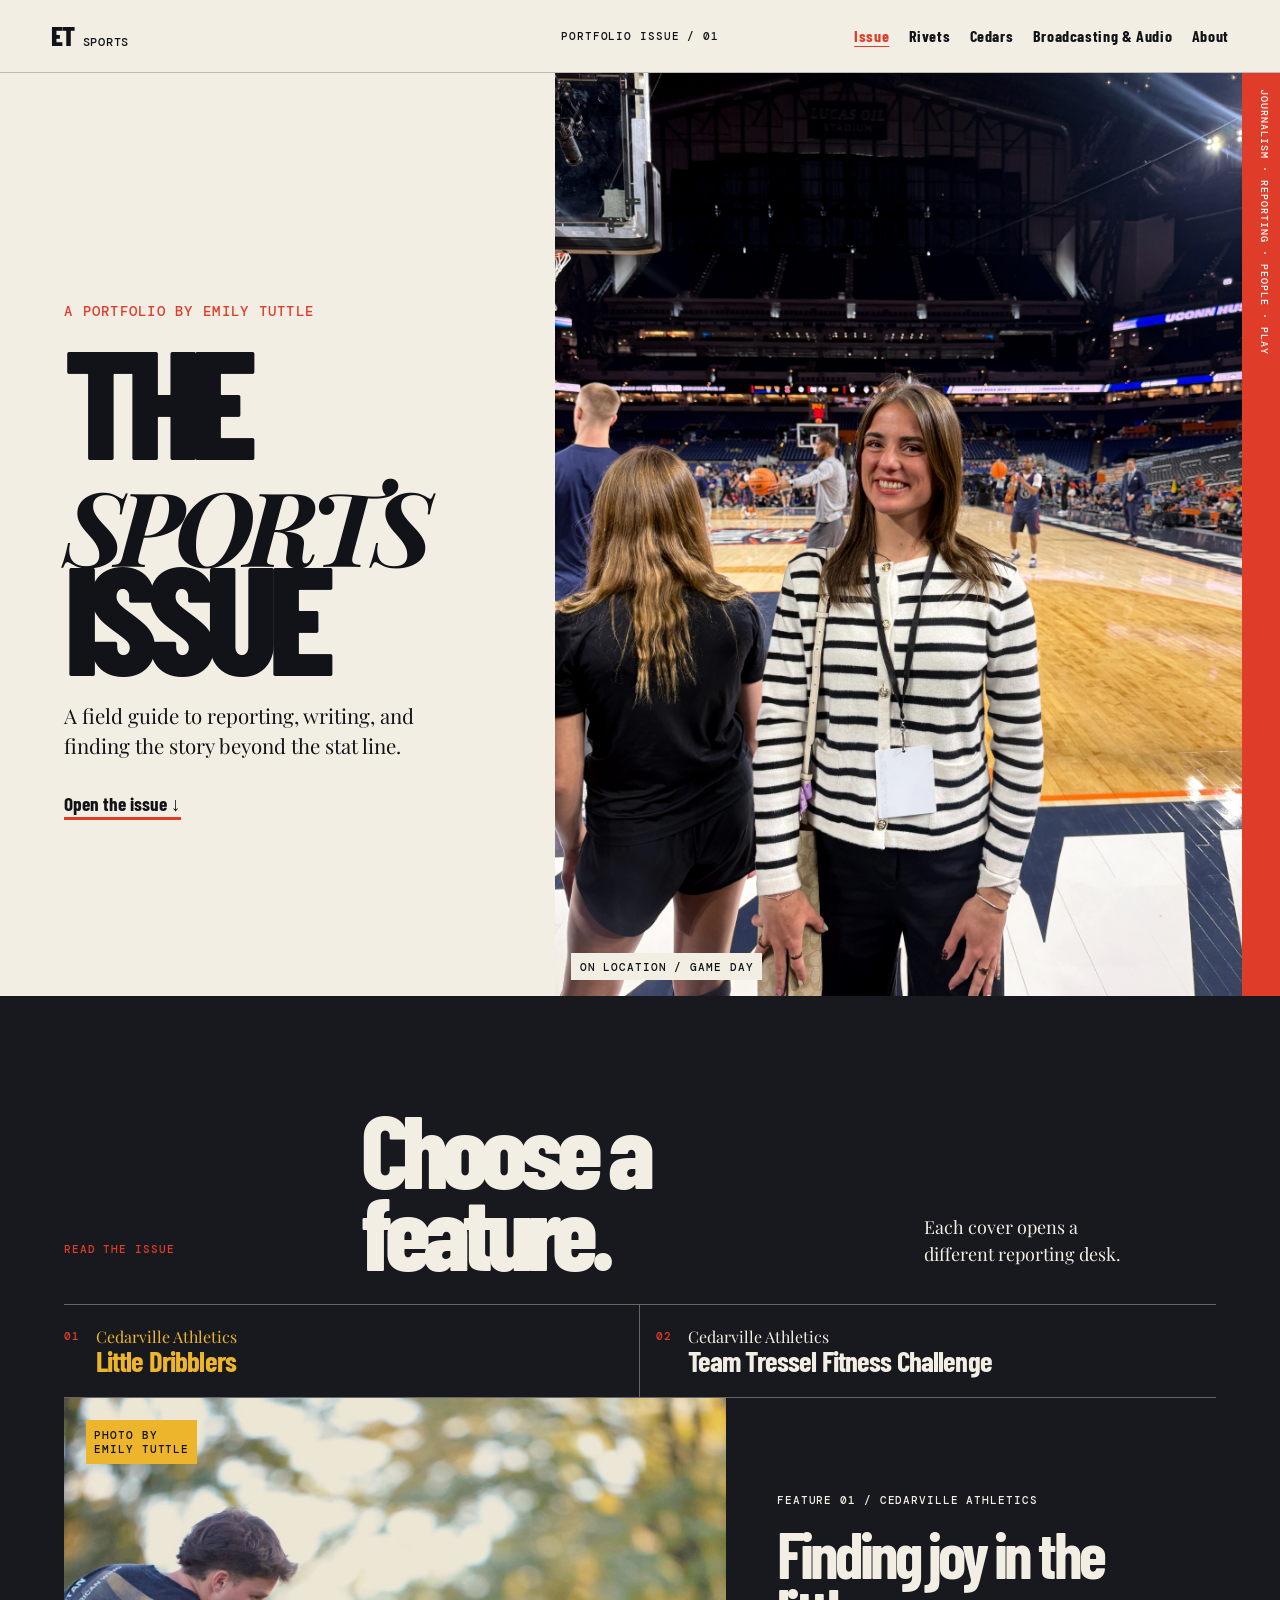
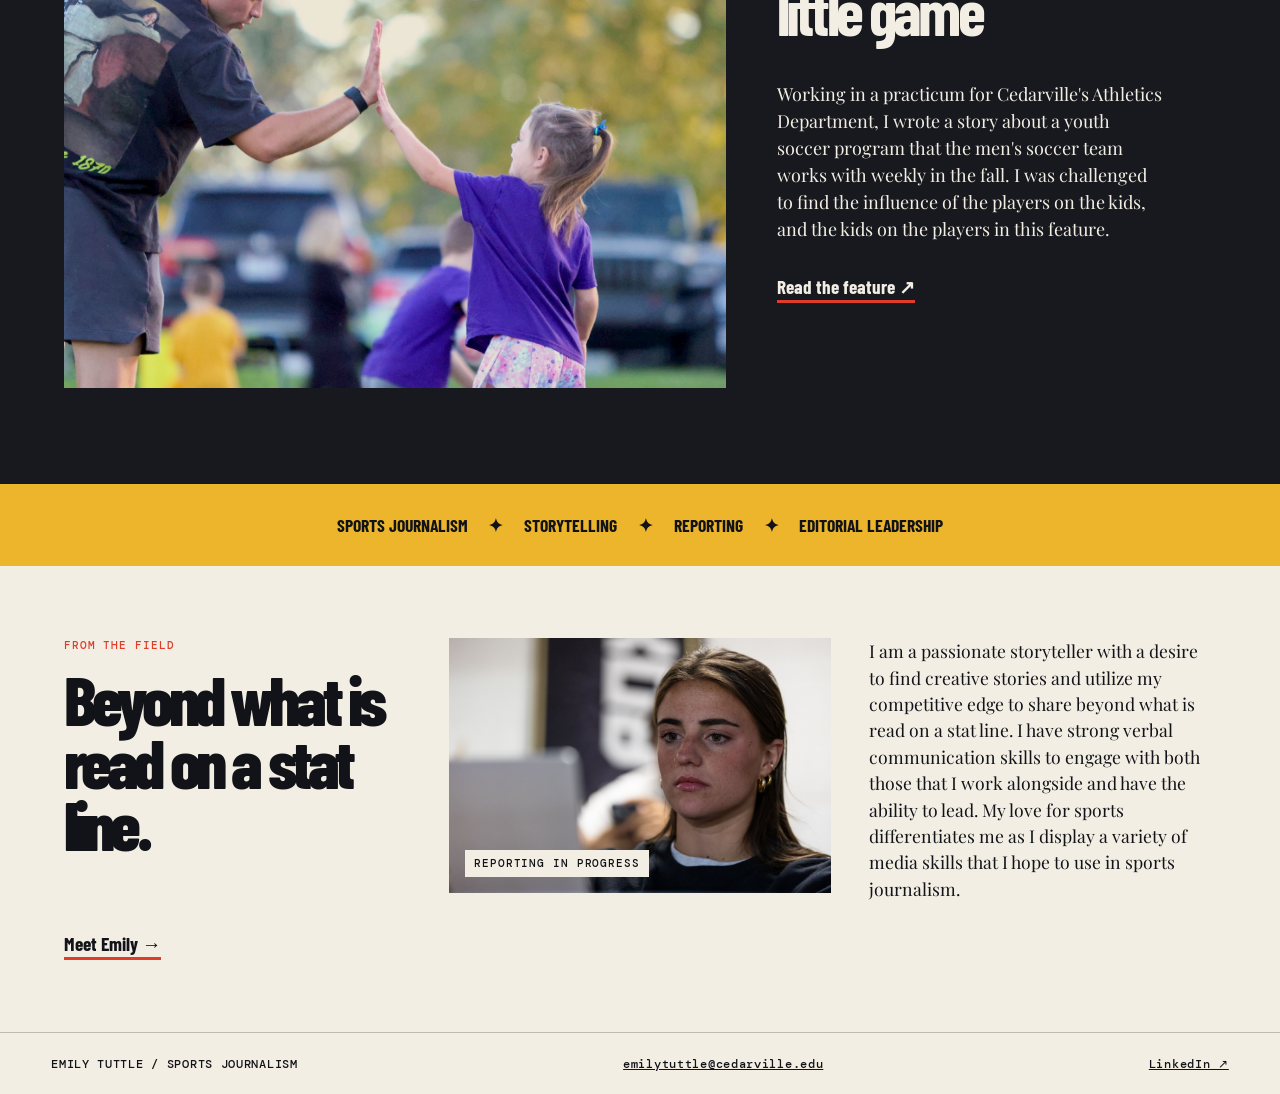
==== commit 59d845e8: "Feature Team Tressel Fitness Challenge on homepage" ====
--- a/index.html
+++ b/index.html
@@ -52,9 +52,9 @@
             <span class="story-number">01</span>
             <span>Cedarville Athletics<br><strong>Little Dribblers</strong></span>
           </button>
-          <button class="story-choice" id="sellars-tab" role="tab" aria-selected="false" aria-controls="feature-stage" data-story="sellars">
+          <button class="story-choice" id="tressel-tab" role="tab" aria-selected="false" aria-controls="feature-stage" data-story="tressel">
             <span class="story-number">02</span>
-            <span>Cedars feature<br><strong>Sellars Siblings</strong></span>
+            <span>Cedarville Athletics<br><strong>Team Tressel Fitness Challenge</strong></span>
           </button>
         </div>
 
